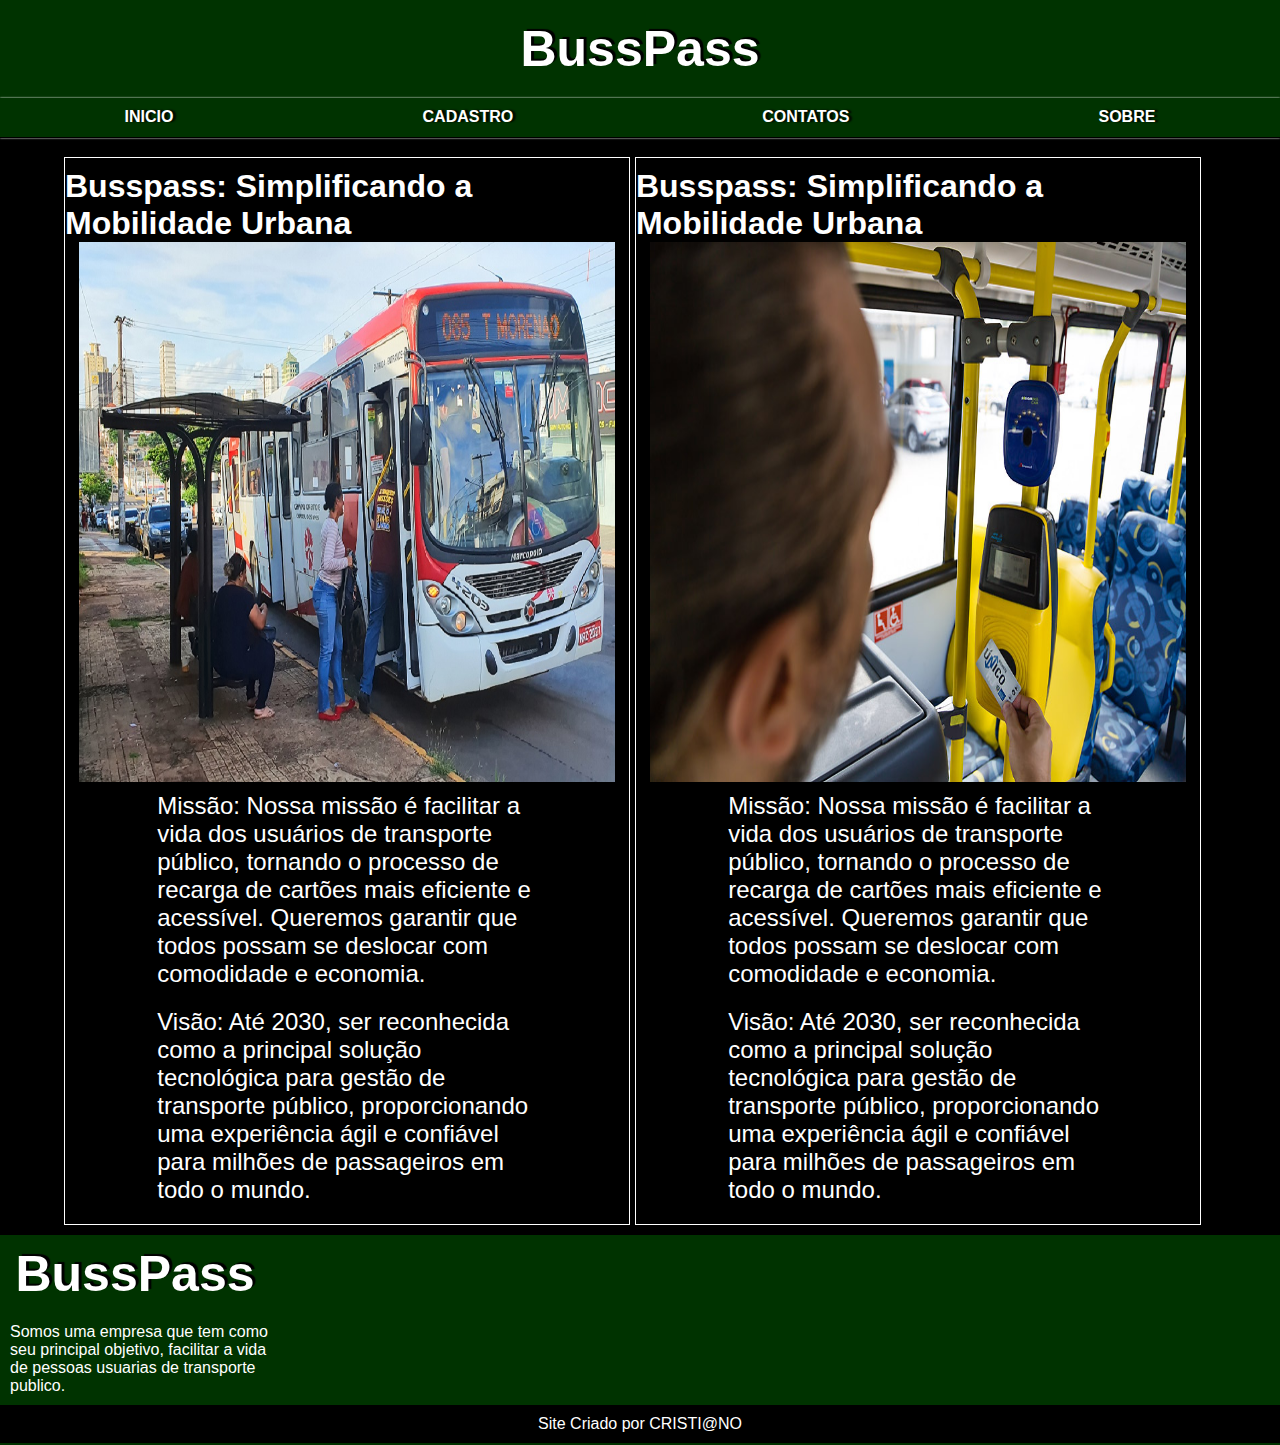
==== index.html @ 6af18f44 "docs: mudamça na estrutura da pagina" ====
<!DOCTYPE html>
<html lang="pt-br">

<head>
    <meta charset="UTF-8">
    <meta name="viewport" content="width=device-width, initial-scale=1.0">
    <title>Site Institucional</title>
    <link rel="stylesheet" href="estilos/style.css">
    <link rel="stylesheet" href="estilos/mobile.css" media="(max-width: 428px)">
</head>

<body>

    <header>

        <h1>
            <a href="index.html" target="_self"> BussPass</a>
        </h1>

        <nav class="Menu-Header">
            <ul>
                <li>
                    <a href="#"> INICIO </a>
                </li>

                <li>
                    <a href="#"> CADASTRO </a>
                </li>

                <li>
                    <a href="#"> CONTATOS </a>
                </li>
                
                <li>
                    <a href="#"> SOBRE </a>
                </li>
            </ul>
        </nav>

    </header>

    <main>

        <div class="container">

            <div class="card">

                <h1>Busspass: Simplificando a Mobilidade Urbana</h1>
                
                <picture>
                    <img src="imagens/onibus.jpg" alt="imagem de um onibus pegando passageiros">
                </picture>

                <p>
                    Missão: Nossa missão é facilitar a vida dos usuários de transporte público, tornando o processo de recarga de cartões mais eficiente e acessível. Queremos garantir que todos possam se deslocar com comodidade e economia.
                </p>

                <p>
                    Visão: Até 2030, ser reconhecida como a principal solução tecnológica para gestão de transporte público, proporcionando uma experiência ágil e confiável para milhões de passageiros em todo o mundo.
                </p>
            </div>

            <div class="card">

                <h1>Busspass: Simplificando a Mobilidade Urbana</h1>

                <picture>
                    <img src="imagens/passageiro.jpg" alt="imagem de um passageiro pagando o onibus">
                </picture>
                
                <p>
                    Missão: Nossa missão é facilitar a vida dos usuários de transporte público, tornando o processo de recarga de cartões mais eficiente e acessível. Queremos garantir que todos possam se deslocar com comodidade e economia.
                </p>

                <p>
                    Visão: Até 2030, ser reconhecida como a principal solução tecnológica para gestão de transporte público, proporcionando uma experiência ágil e confiável para milhões de passageiros em todo o mundo.
                </p>

            </div>
            
        </div>

    </main>

    <footer>
        
        <section>

            <h1>
                <a href="index.html" target="_self"> BussPass</a>
            </h1>

            <p>
                Somos uma empresa que tem como seu principal objetivo,
                facilitar a vida de pessoas usuarias de transporte publico.
            </p>

        </section>

        <p class="copyright">Site Criado por CRISTI@NO</p>
        
    </footer>

</body>

</html>
---- estilos/style.css ----
@charset "UTF-8";

*{
    margin: 0px;
    padding: 0px;
    font-family: Arial, Helvetica, sans-serif;
    color: #fff;
}

:root{
    --corDestaque: #003300;
    --corBase: #000
}

body{
    width: 100%;
    height: 100vh;
}

header{
    background-color: var(--corDestaque);
    width: 100%;
    height: 137px;
    position: sticky;
    top: 0;
    z-index: 1;
}

header > h1{
    text-align: center;
    font-size: 50px;
    padding: 20px;
    margin: auto;
}

header > h1 > a, footer > section > h1 > a{
    text-decoration: none;
    text-shadow: 3px -2px 1px var(--corBase);
}

header > .Menu-Header{
    height: 40px;
    box-shadow: 0px 0px 2px white;
    font-weight: bold;
}

header > .Menu-Header > ul{
    display: flex;
    justify-content: space-around;
    list-style: none;
}

header > .Menu-Header > ul > li{
    padding: 10px;
}

header > .Menu-Header > ul > li a{
    text-decoration: none;
    text-shadow: 3px 0px 2px var(--corBase);
}

header > .Menu-Header > ul > li:hover{
    background-color: #006100;
    transition-duration: .9s;
}

main{
    background-color: var(--corBase);
    width: 100%;
}

footer{
    background-color: var(--corDestaque);
    width: 100%;
    height: 210px;
}

footer > section{
    width: 100%;
}

footer > section > h1{
    text-align: center;
    font-size: 50px;
    padding: 10px;
    width: 250px;
}

footer > section > p{
    padding: 10px;
    width: 270px;
    display: inline-block;
}

footer > section > .Menu-Footer{
    display: inline-block;
    padding: 20px;
}

footer > .copyright
{
    background-color: var(--corBase);
    text-align: center;
    padding: 10px;
}

@media screen and (min-width: 428px) and (max-width: 767px){
    
    main > .container{
        width: 90%;
        height: 100%;
        background-color: transparent;
        margin: auto;
        padding: 10px;
    }
    
    main > .container > .card{
        display: inline-block;
        width: 48%;
        height: 50%;
        padding: 10px 0px;
        margin-top: 10px;
        background-color: rgb(0, 255, 4);
    }

    main > .container > .card > picture > img{
        display: block;
        width: 95%;
        height: 25vh;
        margin: auto;
    }

    main > .container > .card > p{
        font-size: 24px;
        padding: 10px;
        width: 90%;
        margin: auto;
    }
    
}

@media screen and (min-width: 768px) and (max-width: 899px){
    
    main > .container{
        width: 90%;
        height: 100%;
        background-color: transparent;
        margin: auto;
        padding: 10px;
    }
    
    main > .container > .card{
        display: inline-block;
        width: 48%;
        height: 50%;
        padding: 10px 0px;
        margin-top: 10px;
        background-color: red;
    }

    main > .container > .card > picture > img{
        display: block;
        width: 95%;
        height: 30vh;
        margin: auto;
    }

    main > .container > .card > p{
        font-size: 24px;
        padding: 10px;
        width: 328px;
        margin: auto;
    }
    
}

@media screen and (min-width: 900px){
    
    main > .container{
        width: 90%;
        height: 100%;
        background-color: transparent;
        margin: auto;
        padding: 10px;
    }
    
    main > .container > .card{
        display: inline-block;
        width: 49%;
        height: 50%;
        padding: 10px 0px;
        margin-top: 10px;
        border: 1px solid white;
    }

    main > .container > .card > picture > img{
        display: block;
        width: 95%;
        height: 60vh;
        margin: auto;
    }

    main > .container > .card > p{
        font-size: 24px;
        padding: 10px;
        width: 380px;
        margin: auto;
    }
    
}
---- estilos/mobile.css ----
@charset "UTF-8";

/* Media Querie para dispositivos mobile */
@media screen and (min-width: 360px) and (max-width: 428px){
    
    main > .container{
        width: 95%;
        height: 100%;
        padding: 10px;
        margin: auto;
    }
    
    main > .container > .card{
        display: block;
        width: 95%;
        height: 50%;
        padding: 10px 0px;
        margin: auto;
    }

    main > .container > .card > picture > img{
        display: block;
        width: 95%;
        height: 260px;
        margin: auto;
    }

    main > .container > .card > p{
        font-size: 25px;
        padding: 20px;
    }
    
}

@media screen and (max-width: 320px) {

    header > .Menu-Header{
        font-size: 13px;
    }

    main > .container > .card{
        display: block;
        width: 95%;
        height: 50%;
        padding: 10px 0px;
        margin: auto;
    }

    main > .container > .card > picture > img{
        display: block;
        width: 90%;
        height: 220px;
        margin: auto;
    }

    main > .container > .card > p{
        font-size: 25px;
        padding: 20px;
    }
    
}

@media screen and (min-width: 350px) and (max-width: 390px) {

    main > .container > .card > picture > img{
        width: 90%;
        height: 240px;
        margin: auto;
    }
    
}
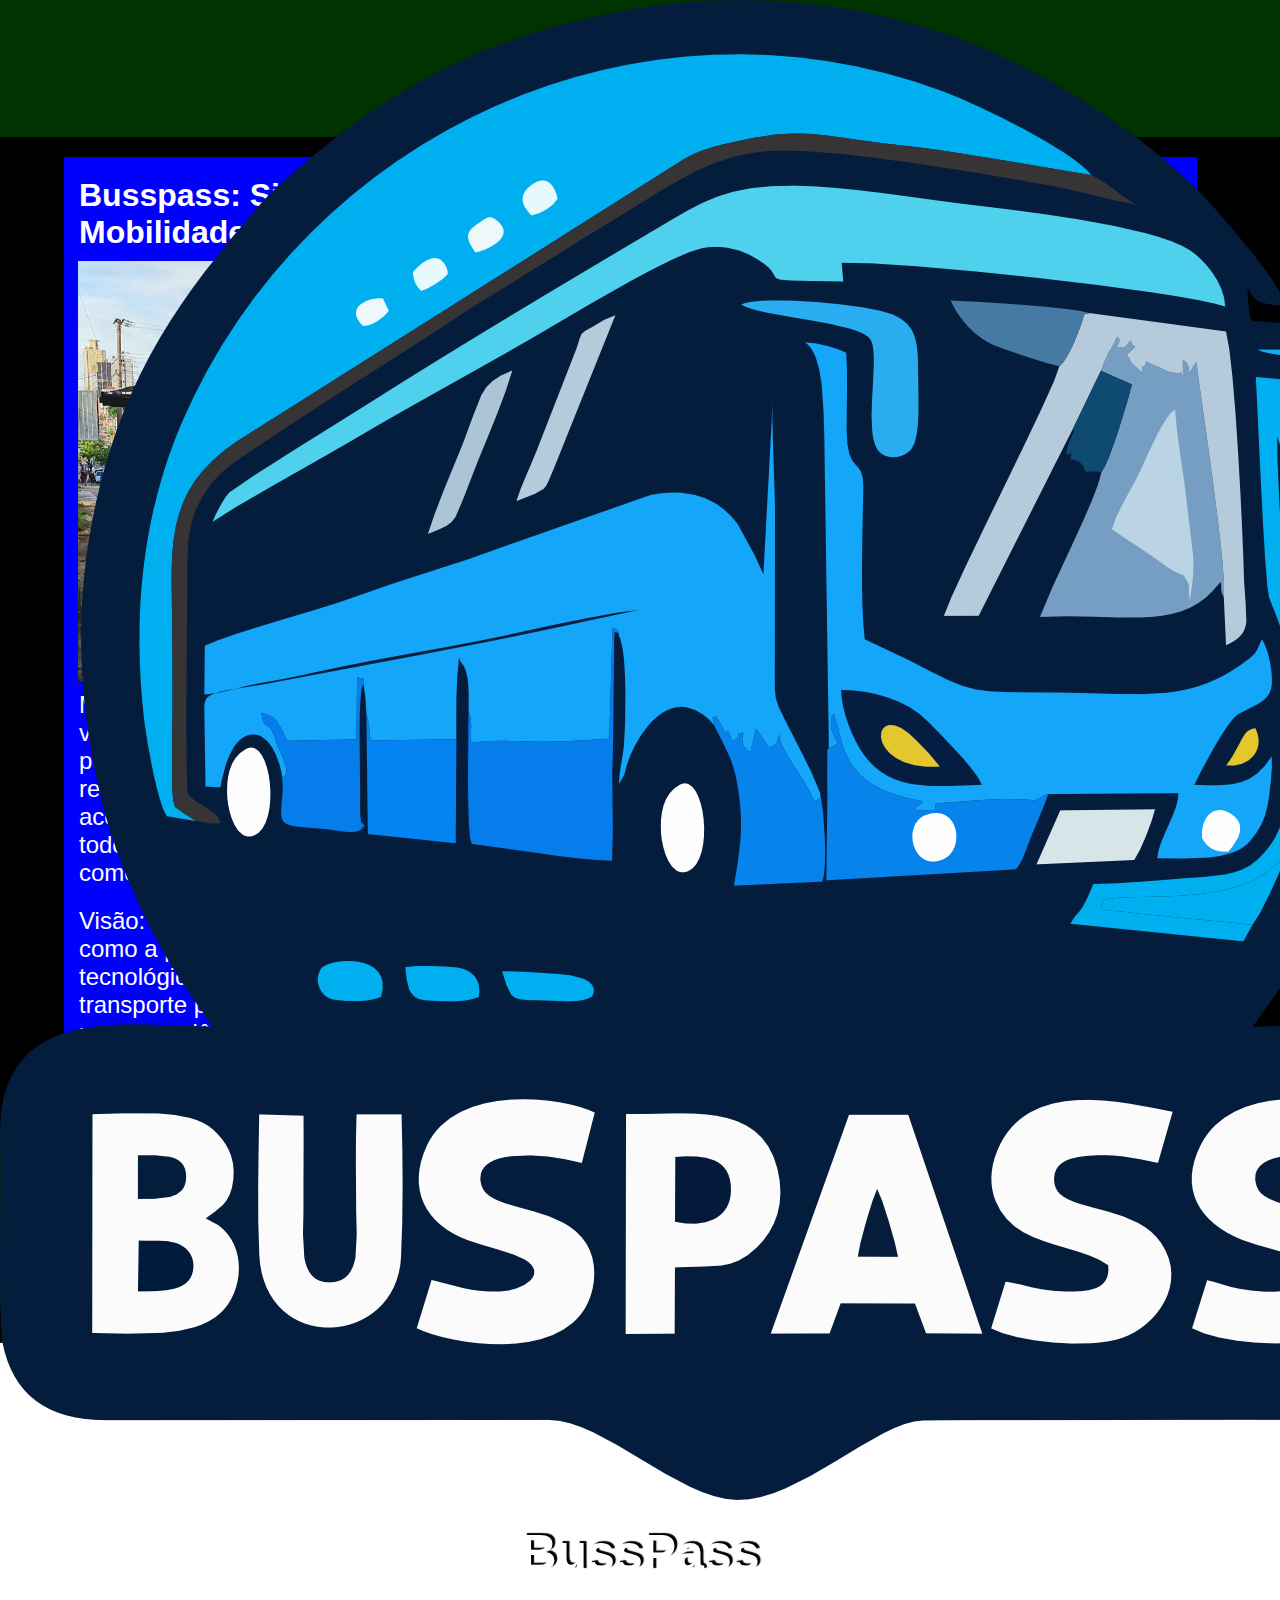
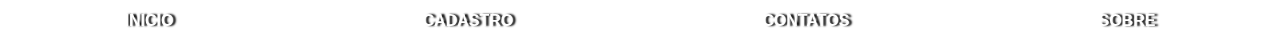
==== commit 17c335ea: "docs: mudança na estrutura" ====
--- a/index.html
+++ b/index.html
@@ -12,6 +12,12 @@
 <body>
 
     <header>
+
+        <picture>
+
+            <a href=""><img src="imagens/logo buspass.png" alt="png"></a>
+
+        </picture>
 
         <h1>
             <a href="index.html" target="_self"> BussPass</a>
@@ -97,7 +103,7 @@
 
         </section>
 
-        <p class="copyright">Site Criado por CRISTI@NO</p>
+        <p class="copyright">Site Criado por <a href="https://github.com/ClemersonCristiano" target="_blank">CRISTI@NO</a></p>
         
     </footer>
 
--- a/estilos/style.css
+++ b/estilos/style.css
@@ -104,7 +104,7 @@
     padding: 10px;
 }
 
-@media screen and (min-width: 428px) and (max-width: 767px){
+@media screen and (min-width: 428px) and (max-width: 768px){
     
     main > .container{
         width: 90%;
@@ -115,26 +115,31 @@
     }
     
     main > .container > .card{
-        display: inline-block;
-        width: 48%;
+        display: block;
+        width: 95%;
         height: 50%;
         padding: 10px 0px;
         margin-top: 10px;
-        background-color: rgb(0, 255, 4);
-    }
-
-    main > .container > .card > picture > img{
-        display: block;
-        width: 95%;
-        height: 25vh;
-        margin: auto;
-    }
-
-    main > .container > .card > p{
-        font-size: 24px;
-        padding: 10px;
-        width: 90%;
-        margin: auto;
+        margin: auto;
+    }
+
+    main > .container > .card > picture > img{
+        display: block;
+        width: 95%;
+        height: 50%;
+        margin: auto;
+    }
+
+    main > .container > .card > h1{
+        font-size: 32px;
+        width: 90%;
+        padding: 10px;
+    }
+
+    main > .container > .card > p{
+        font-size: 80%;
+        padding: 10px 15px;
+        width: 90%;
     }
     
 }
@@ -150,26 +155,32 @@
     }
     
     main > .container > .card{
-        display: inline-block;
-        width: 48%;
+        display: block;
+        width: 95%;
         height: 50%;
         padding: 10px 0px;
         margin-top: 10px;
-        background-color: red;
-    }
-
-    main > .container > .card > picture > img{
-        display: block;
-        width: 95%;
-        height: 30vh;
-        margin: auto;
+        margin: auto;
+        background-color: aqua;
+    }
+
+    main > .container > .card > picture > img{
+        display: block;
+        width: 95%;
+        height: 50%;
+        margin: auto;
+    }
+
+    main > .container > .card > h1{
+        font-size: 32px;
+        width: 90%;
+        padding: 10px 15px;
     }
 
     main > .container > .card > p{
         font-size: 24px;
-        padding: 10px;
+        padding: 10px 15px;
         width: 328px;
-        margin: auto;
     }
     
 }
@@ -190,22 +201,48 @@
         height: 50%;
         padding: 10px 0px;
         margin-top: 10px;
-        border: 1px solid white;
-    }
-
-    main > .container > .card > picture > img{
-        display: block;
-        width: 95%;
-        height: 60vh;
-        margin: auto;
+        background-color: blue;
+    }
+
+    main > .container > .card > picture > img{
+        display: block;
+        width: 95%;
+        height: 50vh;
+        margin: auto;
+    }
+
+    main > .container > .card > h1{
+        font-size: 32px;
+        padding: 10px 10px;
+        width: 90%;
     }
 
     main > .container > .card > p{
         font-size: 24px;
-        padding: 10px;
+        padding: 10px ;
         width: 380px;
-        margin: auto;
-    }
-    
-}
-
+    }
+    
+}
+
+@media screen and (min-width: 1200px){
+
+    main > .container > .card > picture > img{
+        display: block;
+        width: 95%;
+        height: 420px;
+        margin: auto;
+    }
+
+    main > .container > .card > h1{
+        font-size: 32px;
+        padding: 10px 15px;
+        width: 90%;
+    }
+
+    main > .container > .card > p{
+        padding: 10px 15px;
+        margin: 0;
+    }
+    
+}--- a/estilos/mobile.css
+++ b/estilos/mobile.css
@@ -25,9 +25,15 @@
         margin: auto;
     }
 
+    main > .container > .card > h1{
+        font-size: 32px;
+        width: 90%;
+        padding: 10px 7px;
+    }
+
     main > .container > .card > p{
         font-size: 25px;
-        padding: 20px;
+        padding: 20px 10px;
     }
     
 }
@@ -53,19 +59,15 @@
         margin: auto;
     }
 
+    main > .container > .card > h1{
+        font-size: 24px;
+        width: 90%;
+        padding: 10px 15px;
+    }
+
     main > .container > .card > p{
         font-size: 25px;
-        padding: 20px;
-    }
-    
-}
-
-@media screen and (min-width: 350px) and (max-width: 390px) {
-
-    main > .container > .card > picture > img{
-        width: 90%;
-        height: 240px;
-        margin: auto;
+        padding: 20px 20px;
     }
     
 }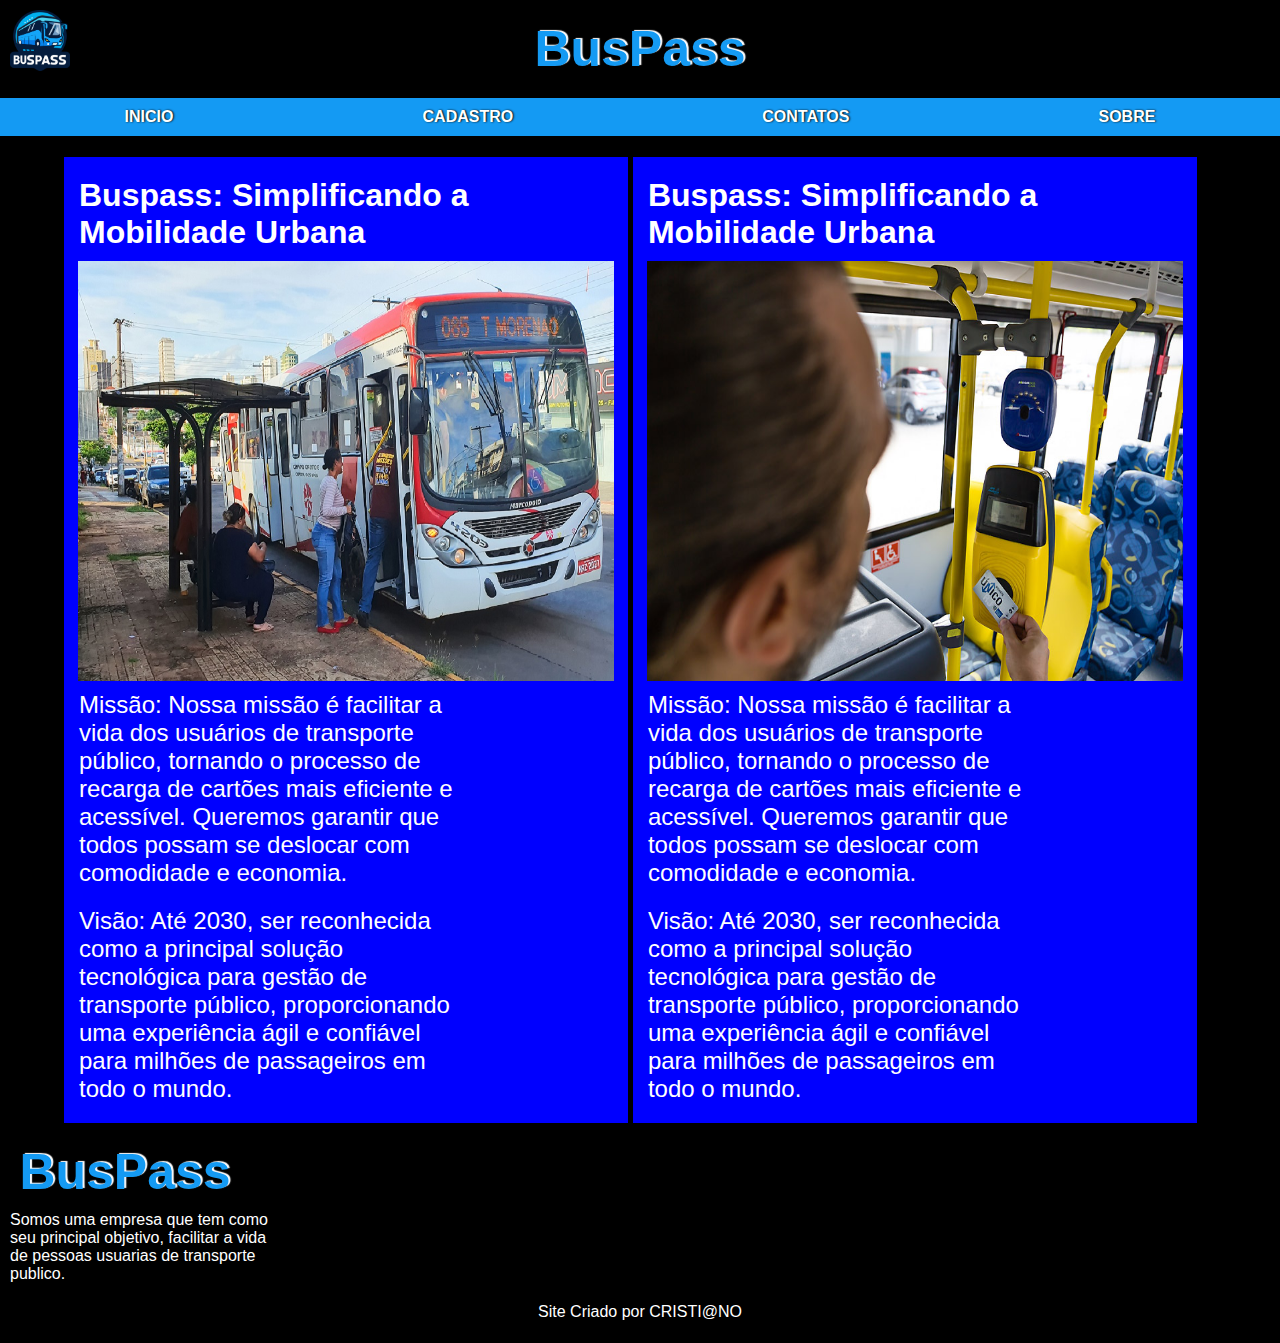
==== commit 36c11f13: "docs: correção em palavras" ====
--- a/index.html
+++ b/index.html
@@ -15,12 +15,12 @@
 
         <picture>
 
-            <a href=""><img src="imagens/logo buspass.png" alt="png"></a>
+            <a href=""><img src="imagens/logo_buspass.png" alt="png"></a>
 
         </picture>
 
         <h1>
-            <a href="index.html" target="_self"> BussPass</a>
+            <a href="index.html" target="_self"> BusPass</a>
         </h1>
 
         <nav class="Menu-Header">
@@ -51,7 +51,7 @@
 
             <div class="card">
 
-                <h1>Busspass: Simplificando a Mobilidade Urbana</h1>
+                <h1>Buspass: Simplificando a Mobilidade Urbana</h1>
                 
                 <picture>
                     <img src="imagens/onibus.jpg" alt="imagem de um onibus pegando passageiros">
@@ -68,7 +68,7 @@
 
             <div class="card">
 
-                <h1>Busspass: Simplificando a Mobilidade Urbana</h1>
+                <h1>Buspass: Simplificando a Mobilidade Urbana</h1>
 
                 <picture>
                     <img src="imagens/passageiro.jpg" alt="imagem de um passageiro pagando o onibus">
@@ -93,7 +93,7 @@
         <section>
 
             <h1>
-                <a href="index.html" target="_self"> BussPass</a>
+                <a href="index.html" target="_self"> BusPass</a>
             </h1>
 
             <p>
--- a/estilos/style.css
+++ b/estilos/style.css
@@ -8,8 +8,8 @@
 }
 
 :root{
-    --corDestaque: #003300;
-    --corBase: #000
+    --corBase: #000;
+    --corSecundaria: #149AF3;
 }
 
 body{
@@ -18,12 +18,19 @@
 }
 
 header{
-    background-color: var(--corDestaque);
+    background-color: var(--corBase);
     width: 100%;
     height: 137px;
     position: sticky;
     top: 0;
     z-index: 1;
+}
+
+header > picture > a > img{
+    display: block;
+    float: left;
+    width: 60px;
+    padding: 10px;
 }
 
 header > h1{
@@ -31,16 +38,17 @@
     font-size: 50px;
     padding: 20px;
     margin: auto;
+    width: 300px;
 }
 
 header > h1 > a, footer > section > h1 > a{
     text-decoration: none;
-    text-shadow: 3px -2px 1px var(--corBase);
+    color: var(--corSecundaria);
+    text-shadow: 2px -1px 1px white;
 }
 
 header > .Menu-Header{
     height: 40px;
-    box-shadow: 0px 0px 2px white;
     font-weight: bold;
 }
 
@@ -48,6 +56,7 @@
     display: flex;
     justify-content: space-around;
     list-style: none;
+    background-color: var(--corSecundaria);
 }
 
 header > .Menu-Header > ul > li{
@@ -56,11 +65,11 @@
 
 header > .Menu-Header > ul > li a{
     text-decoration: none;
-    text-shadow: 3px 0px 2px var(--corBase);
+    text-shadow: 1px 0px 2px var(--corBase);
 }
 
 header > .Menu-Header > ul > li:hover{
-    background-color: #006100;
+    background-color: var(--corBase);
     transition-duration: .9s;
 }
 
@@ -70,7 +79,7 @@
 }
 
 footer{
-    background-color: var(--corDestaque);
+    background-color: var(--corBase);
     width: 100%;
     height: 210px;
 }
@@ -82,19 +91,14 @@
 footer > section > h1{
     text-align: center;
     font-size: 50px;
-    padding: 10px;
     width: 250px;
+    padding-top: 10px;
 }
 
 footer > section > p{
+    display: inline-block;
     padding: 10px;
     width: 270px;
-    display: inline-block;
-}
-
-footer > section > .Menu-Footer{
-    display: inline-block;
-    padding: 20px;
 }
 
 footer > .copyright
@@ -104,12 +108,21 @@
     padding: 10px;
 }
 
+footer > .copyright > a
+{
+    text-decoration: none;
+}
+
+footer > .copyright > a:hover
+{
+    text-decoration: underline;
+}
+
 @media screen and (min-width: 428px) and (max-width: 768px){
     
     main > .container{
         width: 90%;
         height: 100%;
-        background-color: transparent;
         margin: auto;
         padding: 10px;
     }
@@ -149,7 +162,6 @@
     main > .container{
         width: 90%;
         height: 100%;
-        background-color: transparent;
         margin: auto;
         padding: 10px;
     }
@@ -190,7 +202,6 @@
     main > .container{
         width: 90%;
         height: 100%;
-        background-color: transparent;
         margin: auto;
         padding: 10px;
     }
--- a/estilos/mobile.css
+++ b/estilos/mobile.css
@@ -1,6 +1,51 @@
 @charset "UTF-8";
 
 /* Media Querie para dispositivos mobile */
+@media screen and (max-width: 320px) {
+
+    header > picture > img{
+        display: block;
+        float: left;
+        width: 60px;
+        padding: 10px;
+    }
+
+    header > h1{
+        font-size: 40px;
+    }
+
+    header > .Menu-Header{
+        font-size: 13px;
+    }
+
+    main > .container > .card{
+        display: block;
+        width: 95%;
+        height: 50%;
+        padding: 10px 0px;
+        margin: auto;
+    }
+
+    main > .container > .card > picture > img{
+        display: block;
+        width: 90%;
+        height: 220px;
+        margin: auto;
+    }
+
+    main > .container > .card > h1{
+        font-size: 24px;
+        width: 90%;
+        padding: 10px 15px;
+    }
+
+    main > .container > .card > p{
+        font-size: 25px;
+        padding: 20px 20px;
+    }
+    
+}
+
 @media screen and (min-width: 360px) and (max-width: 428px){
     
     main > .container{
@@ -36,38 +81,4 @@
         padding: 20px 10px;
     }
     
-}
-
-@media screen and (max-width: 320px) {
-
-    header > .Menu-Header{
-        font-size: 13px;
-    }
-
-    main > .container > .card{
-        display: block;
-        width: 95%;
-        height: 50%;
-        padding: 10px 0px;
-        margin: auto;
-    }
-
-    main > .container > .card > picture > img{
-        display: block;
-        width: 90%;
-        height: 220px;
-        margin: auto;
-    }
-
-    main > .container > .card > h1{
-        font-size: 24px;
-        width: 90%;
-        padding: 10px 15px;
-    }
-
-    main > .container > .card > p{
-        font-size: 25px;
-        padding: 20px 20px;
-    }
-    
 }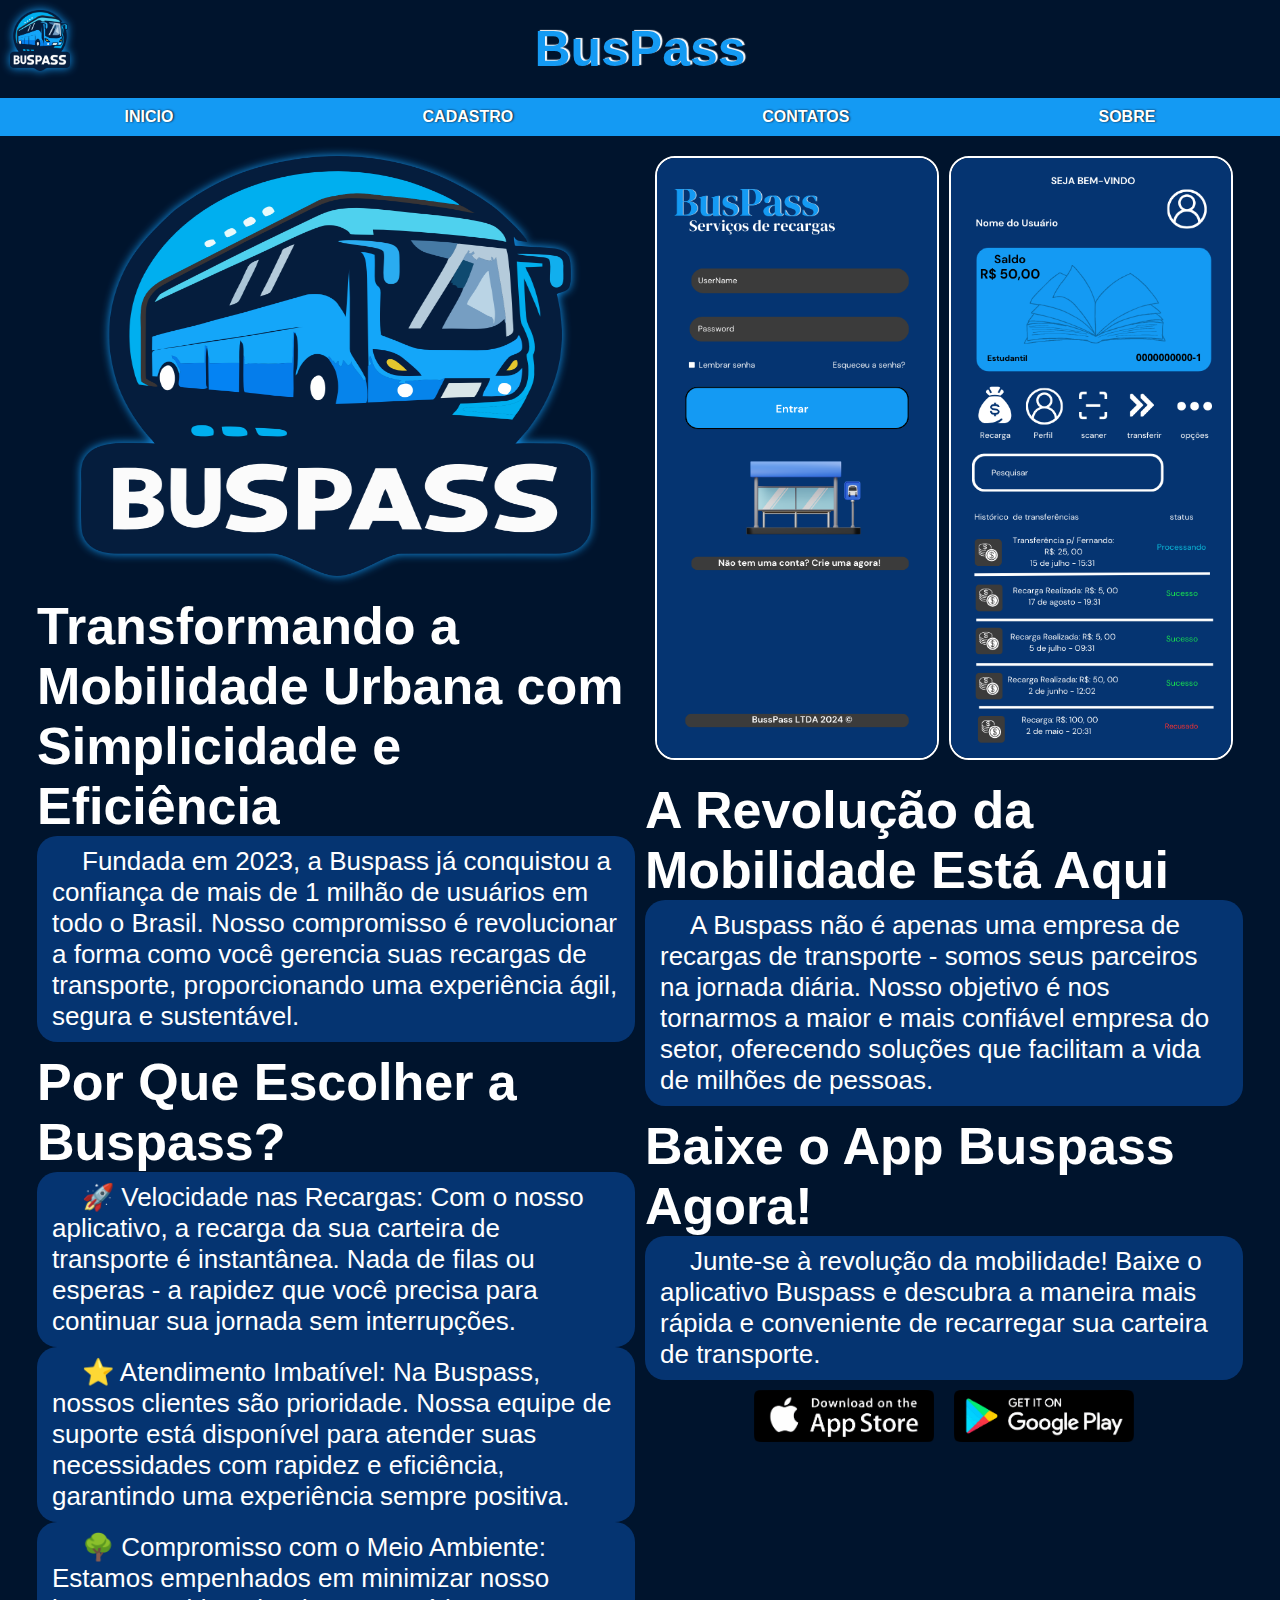
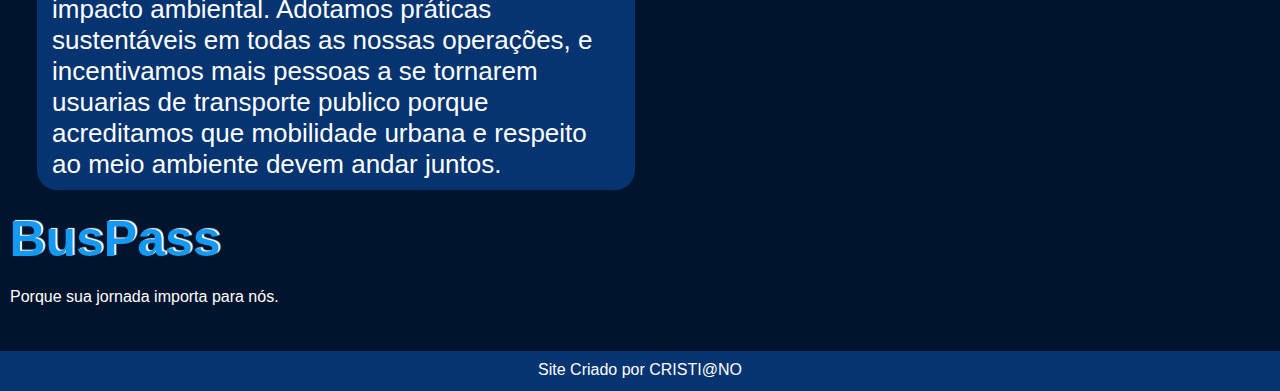
==== commit e3fff4eb: "docs: mudanças na estrutura, adição de links, imagens, e outros pequenos detalhes." ====
--- a/index.html
+++ b/index.html
@@ -6,7 +6,7 @@
     <meta name="viewport" content="width=device-width, initial-scale=1.0">
     <title>Site Institucional</title>
     <link rel="stylesheet" href="estilos/style.css">
-    <link rel="stylesheet" href="estilos/mobile.css" media="(max-width: 428px)">
+    <link rel="stylesheet" href="estilos/mobile.css" media="(max-width: 900px)">
 </head>
 
 <body>
@@ -15,7 +15,9 @@
 
         <picture>
 
-            <a href=""><img src="imagens/logo_buspass.png" alt="png"></a>
+            <a href="index.html">
+                <img class="logo_buspass" src="imagens/logo_buspass.png" alt="logo_buspass">
+            </a>
 
         </picture>
 
@@ -26,7 +28,7 @@
         <nav class="Menu-Header">
             <ul>
                 <li>
-                    <a href="#"> INICIO </a>
+                    <a href="index.html"> INICIO </a>
                 </li>
 
                 <li>
@@ -38,52 +40,92 @@
                 </li>
                 
                 <li>
-                    <a href="#"> SOBRE </a>
+                    <a href="sobre.html"> SOBRE </a>
                 </li>
             </ul>
         </nav>
 
     </header>
 
-    <main>
+    <main id="index">
 
         <div class="container">
 
             <div class="card">
-
-                <h1>Buspass: Simplificando a Mobilidade Urbana</h1>
                 
                 <picture>
-                    <img src="imagens/onibus.jpg" alt="imagem de um onibus pegando passageiros">
+                    <img class="logo_buspass" src="imagens/logo_buspass.png" alt="logo_buspass">
                 </picture>
 
+                <h2>
+                    Transformando a Mobilidade Urbana com Simplicidade e Eficiência
+                </h2>
+
                 <p>
-                    Missão: Nossa missão é facilitar a vida dos usuários de transporte público, tornando o processo de recarga de cartões mais eficiente e acessível. Queremos garantir que todos possam se deslocar com comodidade e economia.
+                    Fundada em 2023, a Buspass já conquistou a confiança de mais de 1 milhão de usuários em todo o Brasil. 
+                    Nosso compromisso é revolucionar a forma como você gerencia suas recargas de transporte, proporcionando uma experiência ágil, segura e sustentável.
+                </p>
+
+                <h2>
+                    Por Que Escolher a Buspass?
+                </h2>
+                
+                <p>
+                    &#x1F680; Velocidade nas Recargas: Com o nosso aplicativo, a recarga da sua carteira de transporte é instantânea. 
+                    Nada de filas ou esperas - a rapidez que você precisa para continuar sua jornada sem interrupções.  
+                 </p>
+
+                <p>
+                    &#x2B50; Atendimento Imbatível: Na Buspass, nossos clientes são prioridade. 
+                    Nossa equipe de suporte está disponível para atender suas necessidades com rapidez e eficiência, garantindo uma experiência sempre positiva.                
                 </p>
 
                 <p>
-                    Visão: Até 2030, ser reconhecida como a principal solução tecnológica para gestão de transporte público, proporcionando uma experiência ágil e confiável para milhões de passageiros em todo o mundo.
+                    &#x1F333; Compromisso com o Meio Ambiente: Estamos empenhados em minimizar nosso impacto ambiental. 
+                    Adotamos práticas sustentáveis em todas as nossas operações, e incentivamos mais pessoas a se tornarem usuarias de transporte publico porque acreditamos que mobilidade urbana e respeito ao meio ambiente devem andar juntos.
                 </p>
+
             </div>
 
             <div class="card">
 
-                <h1>Buspass: Simplificando a Mobilidade Urbana</h1>
+                <div class="container-app">
+                    <img src="imagens/login-app.png" alt="">
+                    <img src="imagens/inicial-app.png" alt="">
+                </div>
+
+                <h2>
+                    A Revolução da Mobilidade Está Aqui
+                </h2>
+
+                <p>
+                    A Buspass não é apenas uma empresa de recargas de transporte - somos seus parceiros na jornada diária. 
+                    Nosso objetivo é nos tornarmos a maior e mais confiável empresa do setor, oferecendo soluções que facilitam a vida de milhões de pessoas.
+                </p>
+
+                <h2>
+                    Baixe o App Buspass Agora!
+                </h2>
+
+                <p>
+                    Junte-se à revolução da mobilidade! 
+                    Baixe o aplicativo Buspass e descubra a maneira mais rápida e conveniente  de recarregar sua carteira de transporte.
+                </p>
 
                 <picture>
-                    <img src="imagens/passageiro.jpg" alt="imagem de um passageiro pagando o onibus">
+
+                    <a href="https://play.google.com/store/games?hl=pt_BR" target="_blank">
+                        <img src="imagens/apple.png" alt="app-store">
+                    </a>
+
+                    <a href="https://www.apple.com/br/app-store/" target="_blank">
+                        <img src="imagens/google.png" alt="google-play">
+                    </a>
+
                 </picture>
-                
-                <p>
-                    Missão: Nossa missão é facilitar a vida dos usuários de transporte público, tornando o processo de recarga de cartões mais eficiente e acessível. Queremos garantir que todos possam se deslocar com comodidade e economia.
-                </p>
-
-                <p>
-                    Visão: Até 2030, ser reconhecida como a principal solução tecnológica para gestão de transporte público, proporcionando uma experiência ágil e confiável para milhões de passageiros em todo o mundo.
-                </p>
 
             </div>
-            
+
         </div>
 
     </main>
@@ -96,10 +138,7 @@
                 <a href="index.html" target="_self"> BusPass</a>
             </h1>
 
-            <p>
-                Somos uma empresa que tem como seu principal objetivo,
-                facilitar a vida de pessoas usuarias de transporte publico.
-            </p>
+            <p>Porque sua jornada importa para nós.</p>
 
         </section>
 
--- a/estilos/style.css
+++ b/estilos/style.css
@@ -8,8 +8,9 @@
 }
 
 :root{
-    --corBase: #000;
     --corSecundaria: #149AF3;
+    --corFundo: #053471;
+    --corBase: #00142d;
 }
 
 body{
@@ -20,7 +21,7 @@
 header{
     background-color: var(--corBase);
     width: 100%;
-    height: 137px;
+    height: 136px;
     position: sticky;
     top: 0;
     z-index: 1;
@@ -78,10 +79,75 @@
     width: 100%;
 }
 
+.logo_buspass{
+    filter: drop-shadow(0px 0px 5px var(--corSecundaria));}
+
+main > .container{
+    width: 95%;
+    height: 100%;
+    margin: auto;
+}
+
+main > .container > .card{
+    display: block;
+    width: 95%;
+    height: 50%;
+    padding: 10px 0px;
+    margin: auto;
+}
+
+main > .container > .card > picture > img, 
+main#sobre > .container > .card > picture > img{
+    display: block;
+    margin: auto;
+}
+
+main > .container > .card > h1, main > .container > .card > h2{
+    margin-top: 10px;
+}
+
+main > .container > .card > p{
+    text-indent: 30px;
+    background-color: var(--corFundo);
+    border-radius: 20px;
+    margin: 10px 0px;
+}
+
+main > .container > .card > picture{
+    display: flex;
+    justify-content: center;
+    align-items: center;
+    gap: 20px;
+    padding: 10px;
+}
+
+main > .container > .card > picture > a{
+    text-decoration: none;
+}
+
+main > .container > .card > picture > a > img{
+    width: 180px;
+}
+
+main > .container > .card > .container-app{
+    border-radius: 20px;
+    display: flex;
+    padding: 10px;
+    flex-grow: 1;
+    gap: 10px;
+}
+
+main > .container > .card > .container-app > img{
+    display: block;
+    border: 2px solid white;
+    border-radius: 20px;
+    margin: auto;
+}
+
 footer{
     background-color: var(--corBase);
     width: 100%;
-    height: 210px;
+    height: 190px;
 }
 
 footer > section{
@@ -91,8 +157,8 @@
 footer > section > h1{
     text-align: center;
     font-size: 50px;
-    width: 250px;
-    padding-top: 10px;
+    width: 230px;
+    padding: 10px 0px;
 }
 
 footer > section > p{
@@ -103,9 +169,11 @@
 
 footer > .copyright
 {
-    background-color: var(--corBase);
+    background-color: var(--corFundo);
     text-align: center;
     padding: 10px;
+    height: 20px;
+    margin-top: 35px;
 }
 
 footer > .copyright > a
@@ -118,142 +186,94 @@
     text-decoration: underline;
 }
 
-@media screen and (min-width: 428px) and (max-width: 768px){
+/* Responsividade para telas grandes */
+@media screen and (min-width: 901px) {
+
+    main#index > .container{
+        display: flex;
+        width: 95%;
+        height: 100%;
+    }
+
+    main#index > .container > .card{
+        flex-grow: 1;
+        padding: 10px 0px;
+        margin: 0px 5px;
+    }
+}
+
+@media screen and (min-width: 900px) and (max-width: 1200px){
+
+    main > .container > .card > picture > img{
+        width: 410px;
+        height: 320px;
+    }
+
+    main > .container > .card > h1{
+        font-size: 35px;
+        padding: 10px 10px;
+        width: 90%;
+        text-align: center;
+    }
+
+    main > .container > .card > h2{
+        font-size: 42px;
+    }
+
+    main > .container > .card > p{
+        font-size: 24px;
+        padding: 10px ;
+        width: 90%;
+    }
+
+    main > .container > .card > .container-app > img{
+        width: 180px;
+        height: 380px;
+    }
+}
+
+@media screen and (min-width: 1200px){
+
+    main > .container > .card > picture > img{
+        width: 510px;
+        height: 420px;
+    }
+
+    main > .container > .card > h1{
+        font-size: 55px;
+        padding: 10px 15px;
+        width: 90%;
+        text-align: center;
+    }
+
+    main > .container > .card > h2{
+        font-size: 52px;
+    }
+
+    main > .container > .card > p{
+        font-size: 26px;
+        padding: 10px 15px;
+        margin: 0;
+    }
+
+    main > .container > .card > .container-app > img{
+        width: 280px;
+        height: 600px;
+    }
     
-    main > .container{
-        width: 90%;
-        height: 100%;
-        margin: auto;
-        padding: 10px;
-    }
-    
-    main > .container > .card{
+}
+
+@media screen and (min-width: 900px) {
+
+    main#sobre > .container > .card{
         display: block;
         width: 95%;
         height: 50%;
         padding: 10px 0px;
-        margin-top: 10px;
-        margin: auto;
-    }
-
-    main > .container > .card > picture > img{
-        display: block;
-        width: 95%;
-        height: 50%;
-        margin: auto;
-    }
-
-    main > .container > .card > h1{
-        font-size: 32px;
-        width: 90%;
-        padding: 10px;
-    }
-
-    main > .container > .card > p{
-        font-size: 80%;
-        padding: 10px 15px;
-        width: 90%;
-    }
-    
-}
-
-@media screen and (min-width: 768px) and (max-width: 899px){
-    
-    main > .container{
-        width: 90%;
-        height: 100%;
-        margin: auto;
-        padding: 10px;
-    }
-    
-    main > .container > .card{
-        display: block;
-        width: 95%;
-        height: 50%;
-        padding: 10px 0px;
-        margin-top: 10px;
-        margin: auto;
-        background-color: aqua;
-    }
-
-    main > .container > .card > picture > img{
-        display: block;
-        width: 95%;
-        height: 50%;
-        margin: auto;
-    }
-
-    main > .container > .card > h1{
-        font-size: 32px;
-        width: 90%;
-        padding: 10px 15px;
-    }
-
-    main > .container > .card > p{
-        font-size: 24px;
-        padding: 10px 15px;
-        width: 328px;
-    }
-    
-}
-
-@media screen and (min-width: 900px){
-    
-    main > .container{
-        width: 90%;
-        height: 100%;
-        margin: auto;
-        padding: 10px;
-    }
-    
-    main > .container > .card{
-        display: inline-block;
-        width: 49%;
-        height: 50%;
-        padding: 10px 0px;
-        margin-top: 10px;
-        background-color: blue;
-    }
-
-    main > .container > .card > picture > img{
-        display: block;
-        width: 95%;
-        height: 50vh;
-        margin: auto;
-    }
-
-    main > .container > .card > h1{
-        font-size: 32px;
-        padding: 10px 10px;
-        width: 90%;
-    }
-
-    main > .container > .card > p{
-        font-size: 24px;
-        padding: 10px ;
-        width: 380px;
-    }
-    
-}
-
-@media screen and (min-width: 1200px){
-
-    main > .container > .card > picture > img{
-        display: block;
-        width: 95%;
-        height: 420px;
-        margin: auto;
-    }
-
-    main > .container > .card > h1{
-        font-size: 32px;
-        padding: 10px 15px;
-        width: 90%;
-    }
-
-    main > .container > .card > p{
-        padding: 10px 15px;
-        margin: 0;
-    }
-    
+    }
+
+    main#sobre > .container > .card > picture > img{
+        width: 620px;
+        height: 580px;
+    }
 }--- a/estilos/mobile.css
+++ b/estilos/mobile.css
@@ -18,67 +18,136 @@
         font-size: 13px;
     }
 
-    main > .container > .card{
-        display: block;
-        width: 95%;
-        height: 50%;
-        padding: 10px 0px;
-        margin: auto;
-    }
-
     main > .container > .card > picture > img{
-        display: block;
-        width: 90%;
-        height: 220px;
-        margin: auto;
+        width: 290px;
+        height: 240px;
     }
 
     main > .container > .card > h1{
         font-size: 24px;
         width: 90%;
         padding: 10px 15px;
+        text-align: center;
+    }
+
+    main > .container > .card > h2{
+        font-size: 26px;
+        width: 90%;
+        padding: 10px 10px;
     }
 
     main > .container > .card > p{
-        font-size: 25px;
+        font-size: 14px;
         padding: 20px 20px;
+    }
+    
+    main > .container > .card > .container-app > img{
+        height: 280px;
+    }
+
+    main > .container > .card > picture > a > img{
+        width: 140px;
     }
     
 }
 
-@media screen and (min-width: 360px) and (max-width: 428px){
-    
-    main > .container{
-        width: 95%;
-        height: 100%;
-        padding: 10px;
-        margin: auto;
-    }
-    
-    main > .container > .card{
-        display: block;
-        width: 95%;
-        height: 50%;
-        padding: 10px 0px;
-        margin: auto;
-    }
+@media screen and (min-width: 360px) and (max-width: 430px){
 
     main > .container > .card > picture > img{
-        display: block;
-        width: 95%;
-        height: 260px;
-        margin: auto;
+        width: 335px;
+        height: 280px;
     }
 
     main > .container > .card > h1{
-        font-size: 32px;
+        font-size: 29px;
         width: 90%;
-        padding: 10px 7px;
+        padding: 10px 10px;
+        text-align: center;
+    }
+
+    main > .container > .card > h2{
+        font-size: 20px;
+        width: 90%;
     }
 
     main > .container > .card > p{
-        font-size: 25px;
+        font-size: 16px;
         padding: 20px 10px;
     }
-    
+
+    main > .container > .card > .container-app > img{
+        height: 320px;
+    }
+
+    main > .container > .card > picture > a > img{
+        width: 150px;
+    }
+}
+
+@media screen and (min-width: 430px) and (max-width: 768px){
+
+    main > .container > .card > picture > img{
+        width: 450px;
+        height: 380px;
+    }
+
+    main > .container > .card > h1{
+        font-size: 48px;
+        width: 90%;
+        padding: 10px;
+        text-align: center;
+    }
+
+    main > .container > .card > h2{
+        font-size: 32px;
+    }
+
+    main > .container > .card > p{
+        font-size: 18px;
+        padding: 10px 15px;
+        width: 90%;
+    }
+
+    main > .container > .card > .container-app > img{
+        width: 360px;
+        height: 420px;
+    }
+
+    main > .container > .card > picture > a > img{
+        width: 180px;
+    }
+}
+
+@media screen and (min-width: 768px) and (max-width: 900px){
+
+    main > .container > .card > picture > img{
+        width: 510px;
+        height: 420px;
+    }
+
+    main > .container > .card > h1{
+        font-size: 52px;
+        width: 90%;
+        padding: 10px 15px;
+        text-align: center;
+    }
+
+    main > .container > .card > h2{
+        font-size: 32px;
+    }
+
+    main > .container > .card > p{
+        font-size: 18px;
+        padding: 10px 15px;
+        width: 95%;
+    }
+
+    main > .container > .card > .container-app > img{
+        width: 320px;
+        height: 760px;
+    }
+
+    main > .container > .card > picture > a > img{
+        width: 240px;
+    }
 }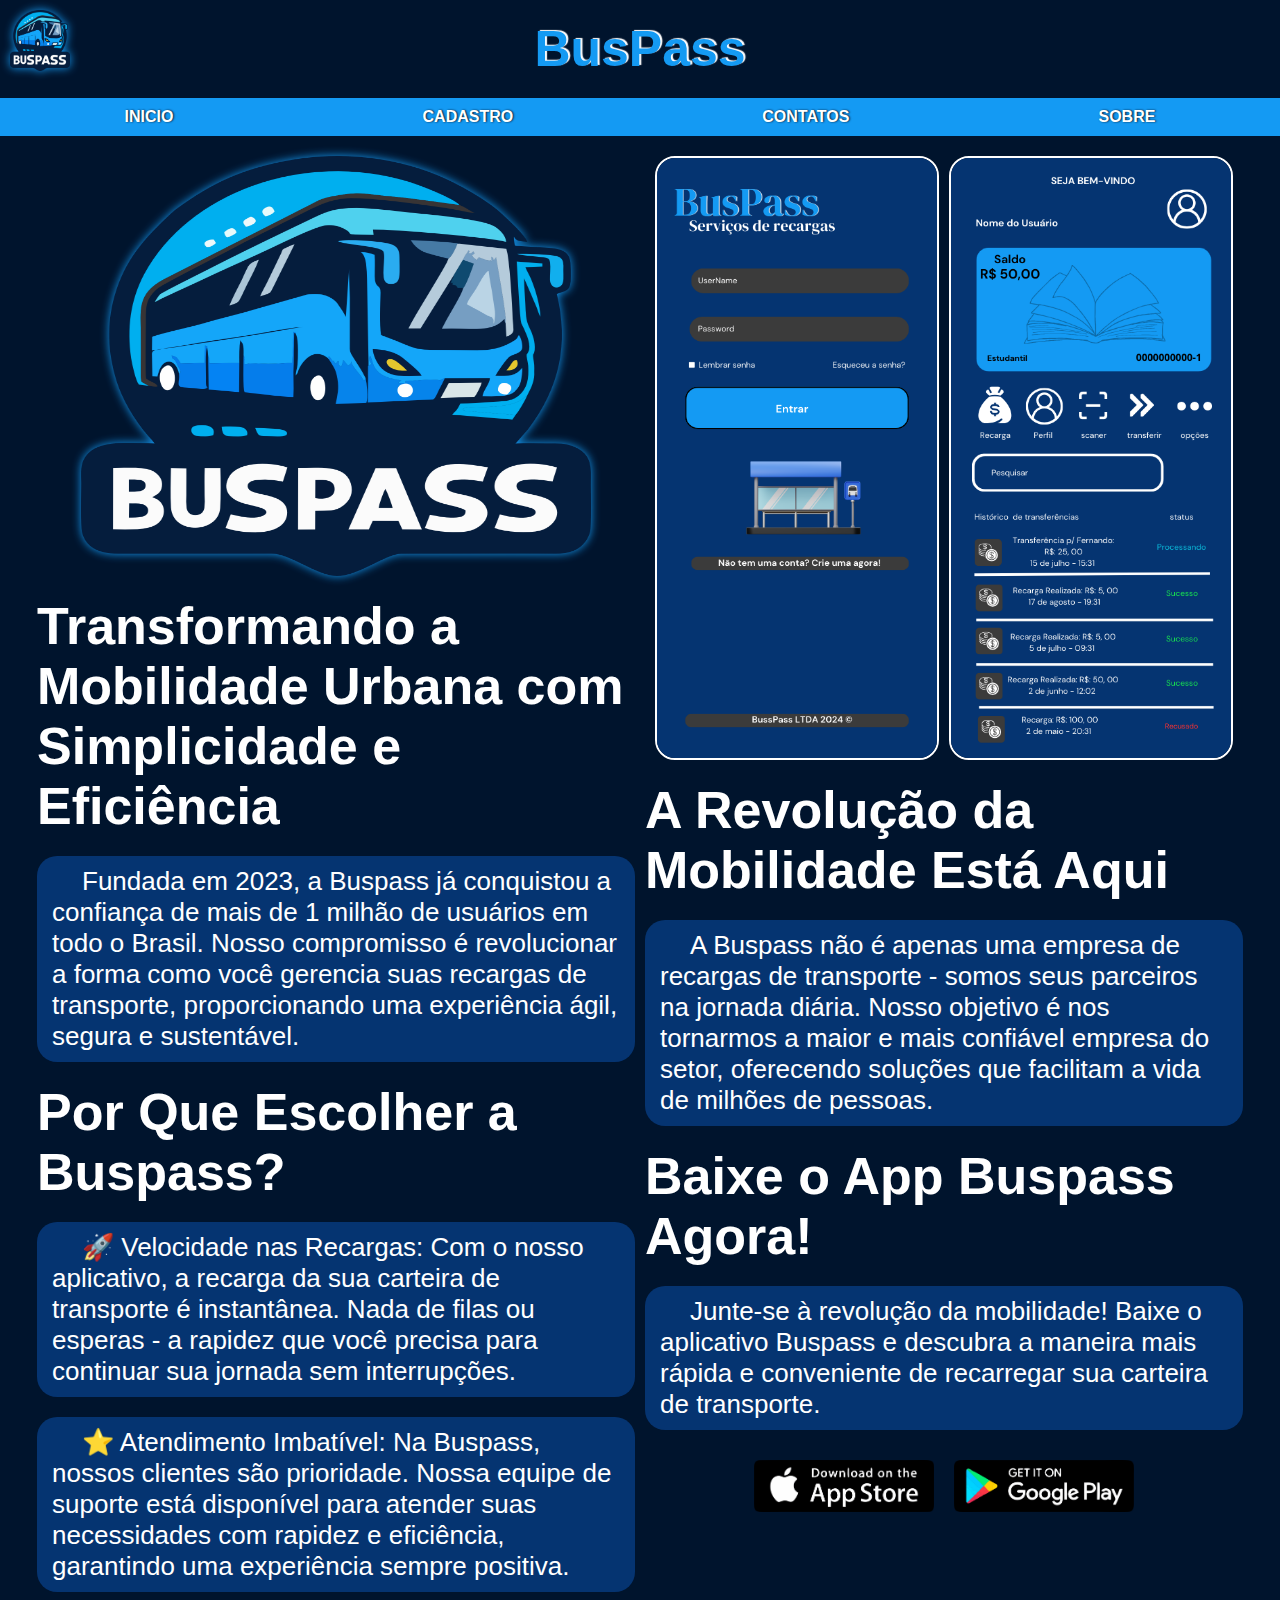
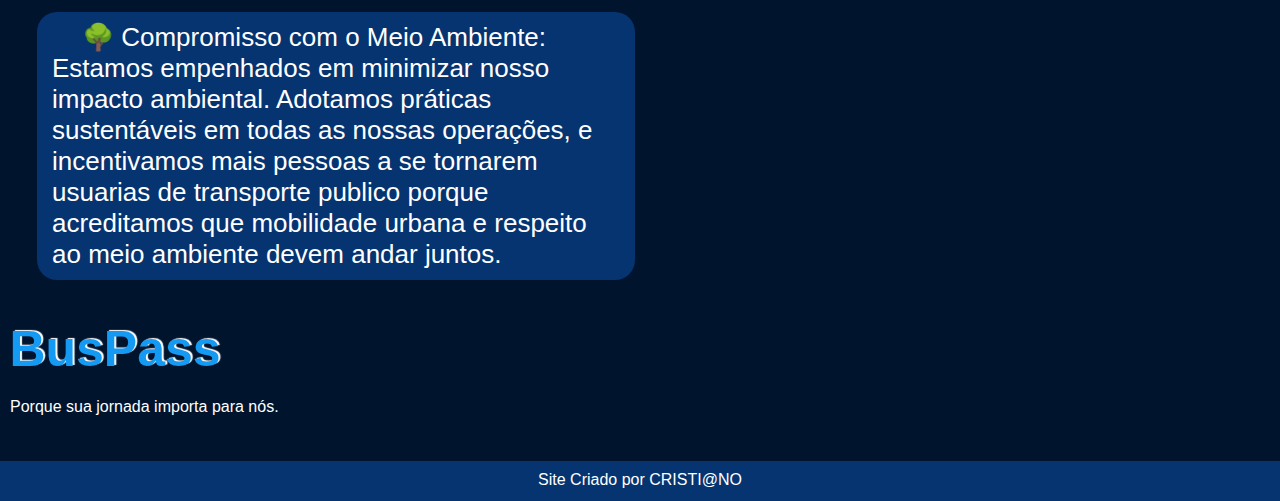
==== commit b6bb0c7c: "docs:  adição de links" ====
--- a/index.html
+++ b/index.html
@@ -28,19 +28,19 @@
         <nav class="Menu-Header">
             <ul>
                 <li>
-                    <a href="index.html"> INICIO </a>
+                    <a href="index.html" target="_self"> INICIO </a>
                 </li>
 
                 <li>
-                    <a href="#"> CADASTRO </a>
+                    <a href="cadastro.html" target="_self"> CADASTRO </a>
                 </li>
 
                 <li>
-                    <a href="#"> CONTATOS </a>
+                    <a href="contatos.html" target="_self"> CONTATOS </a>
                 </li>
                 
                 <li>
-                    <a href="sobre.html"> SOBRE </a>
+                    <a href="sobre.html" target="_self"> SOBRE </a>
                 </li>
             </ul>
         </nav>
--- a/estilos/style.css
+++ b/estilos/style.css
@@ -144,6 +144,22 @@
     margin: auto;
 }
 
+main#contatos > .container > .card > .redes-sociais > li {
+    background-color: var(--corFundo);
+    list-style-type: none;
+    padding: 20px;
+    border-radius: 20px;
+    margin-top: 10px;
+}
+
+main#contatos > .container > .card > .redes-sociais > li:hover {
+    background-color: var(--corSecundaria);
+}
+
+main#contatos > .container > .card > .redes-sociais > li > a {
+    text-decoration: none;
+}
+
 footer{
     background-color: var(--corBase);
     width: 100%;
@@ -253,7 +269,7 @@
     main > .container > .card > p{
         font-size: 26px;
         padding: 10px 15px;
-        margin: 0;
+        margin: 20px 0px;
     }
 
     main > .container > .card > .container-app > img{
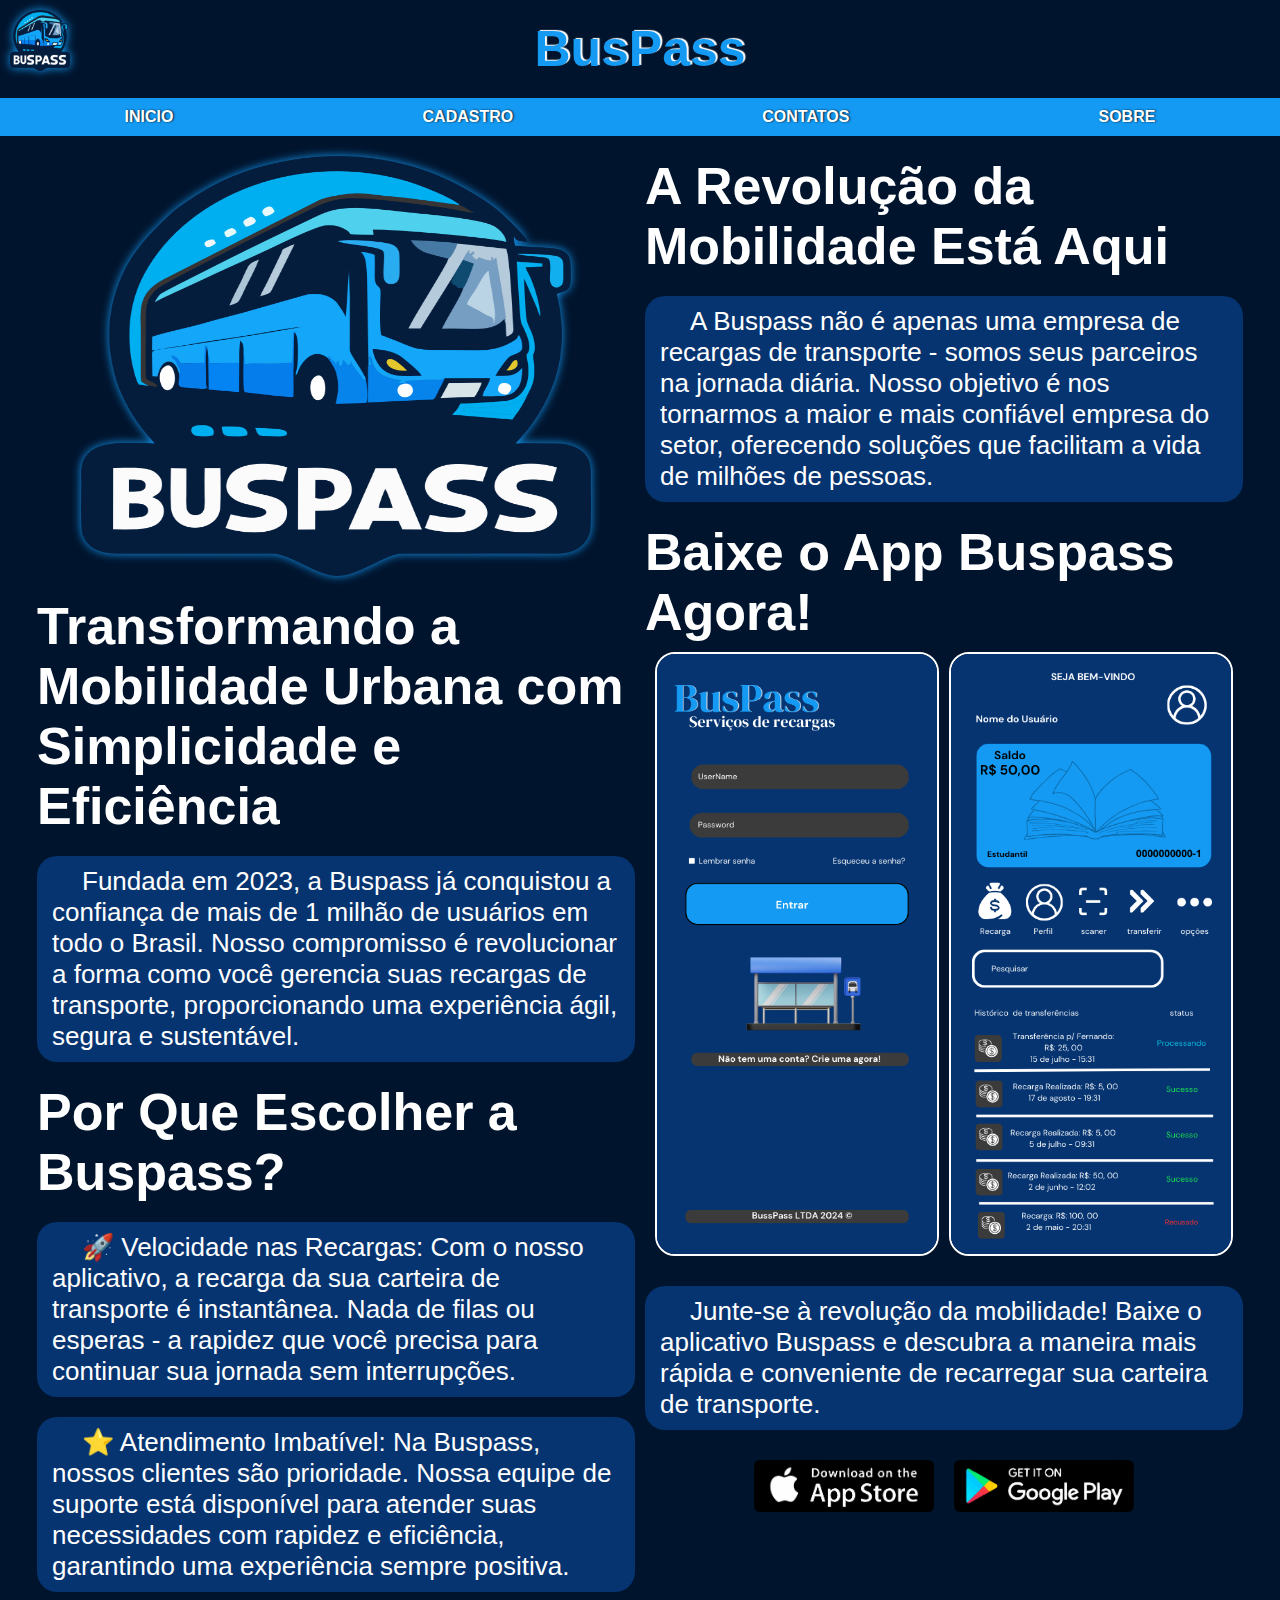
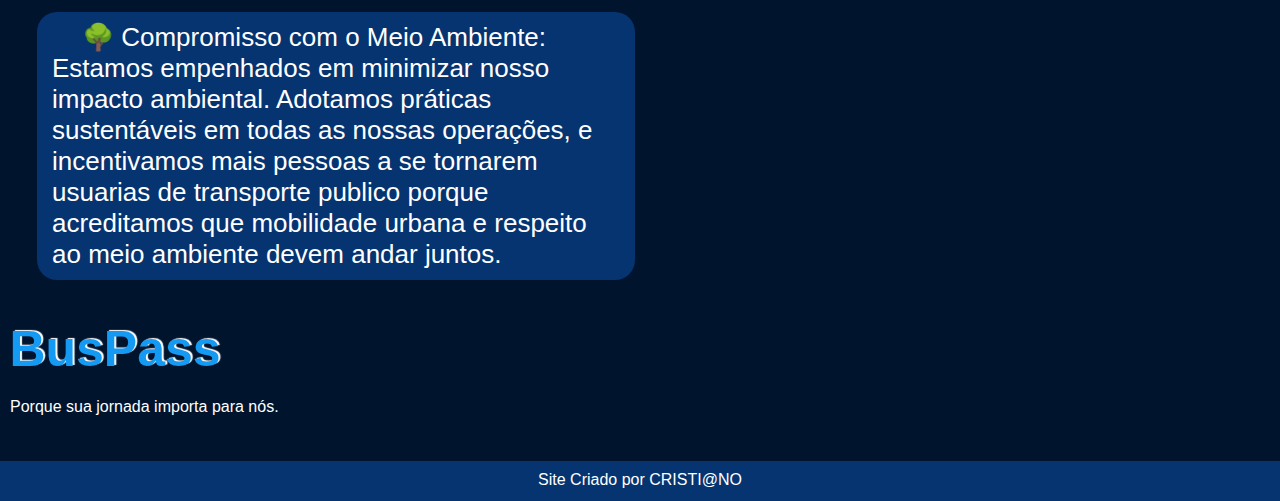
==== commit 249178a0: "docs: mudança na posição das imagens do app" ====
--- a/index.html
+++ b/index.html
@@ -89,11 +89,6 @@
 
             <div class="card">
 
-                <div class="container-app">
-                    <img src="imagens/login-app.png" alt="">
-                    <img src="imagens/inicial-app.png" alt="">
-                </div>
-
                 <h2>
                     A Revolução da Mobilidade Está Aqui
                 </h2>
@@ -106,6 +101,11 @@
                 <h2>
                     Baixe o App Buspass Agora!
                 </h2>
+
+                <div class="container-app">
+                    <img src="imagens/login-app.png" alt="">
+                    <img src="imagens/inicial-app.png" alt="">
+                </div>
 
                 <p>
                     Junte-se à revolução da mobilidade! 
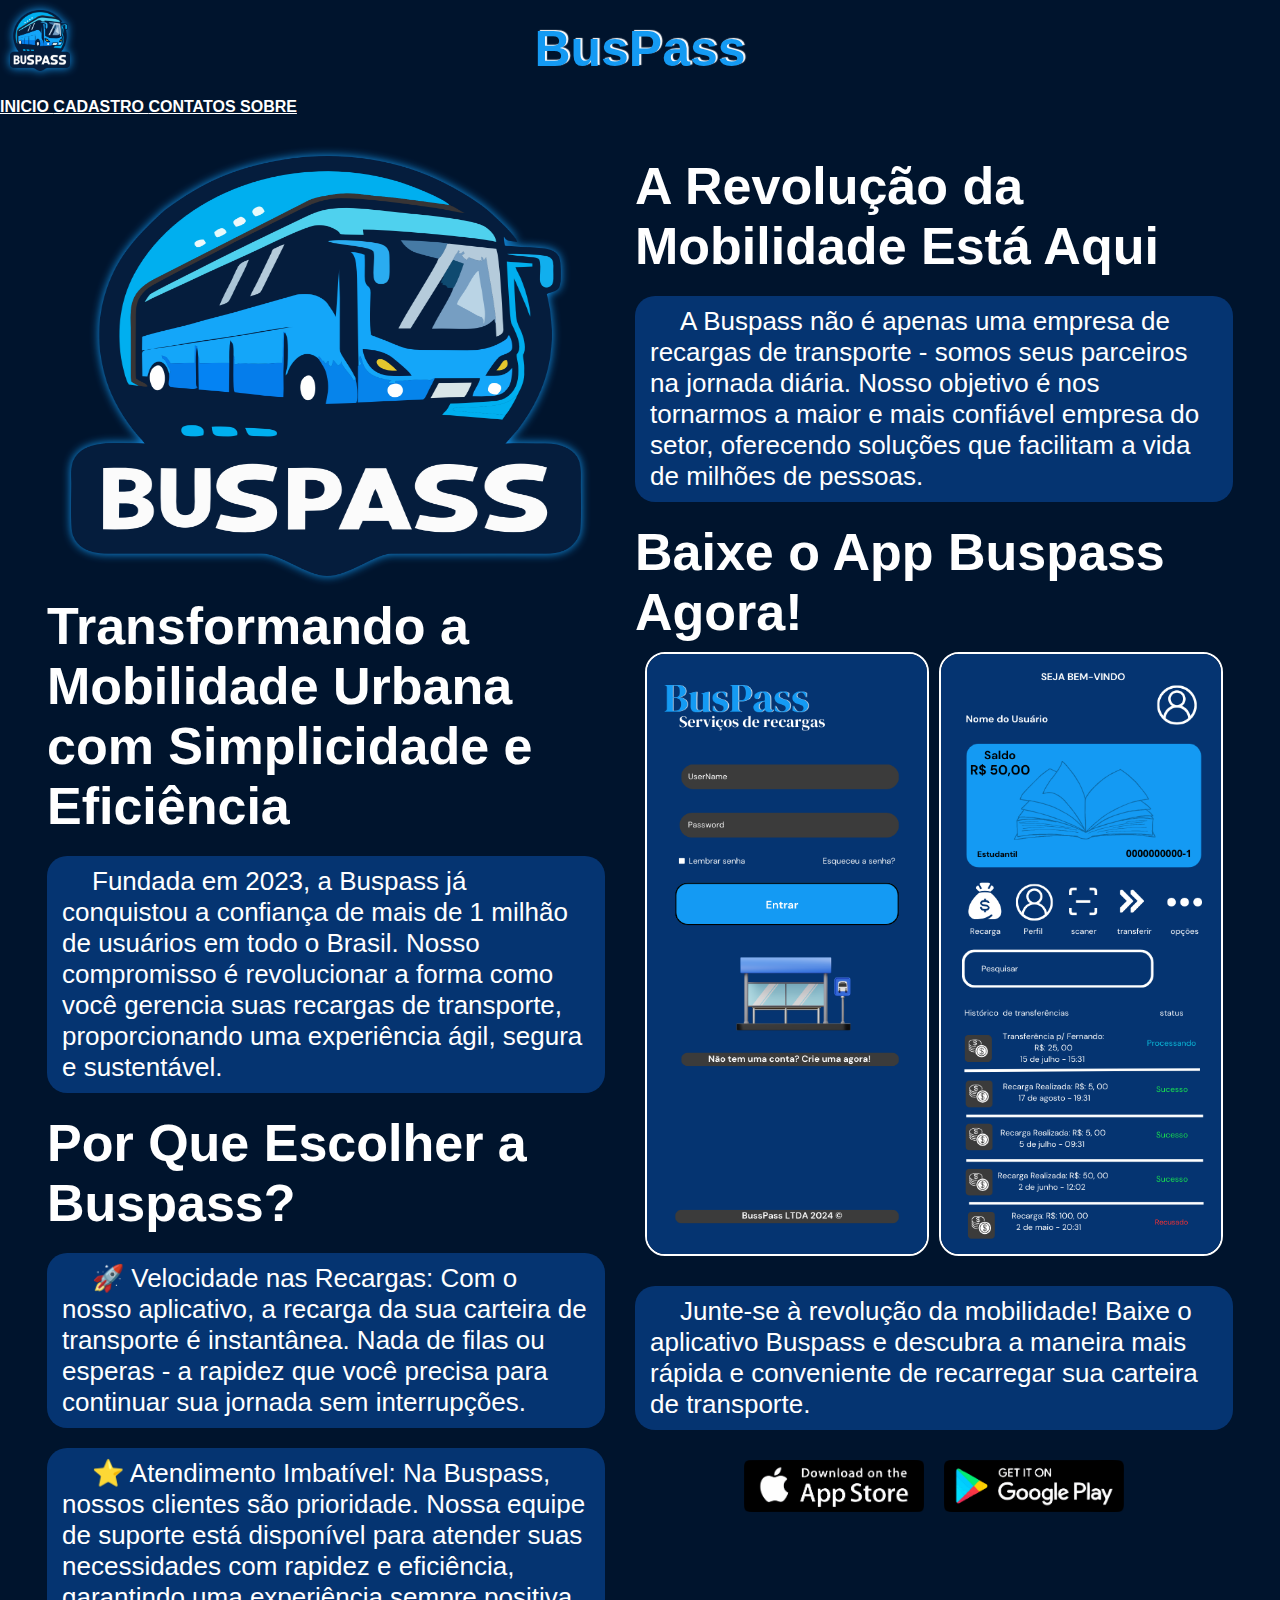
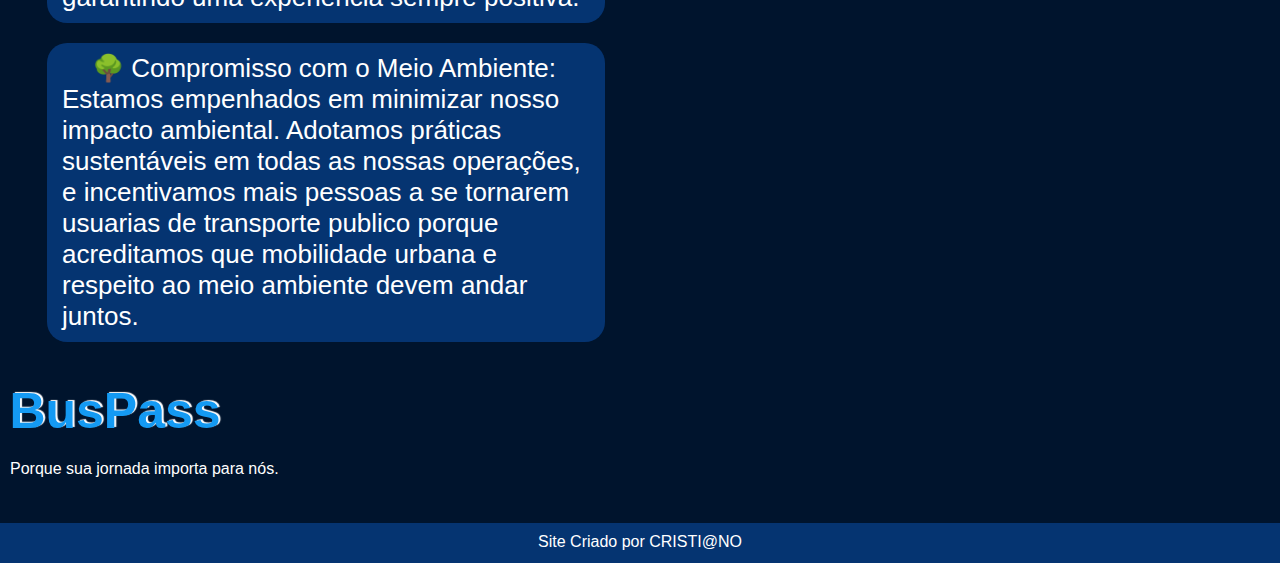
==== commit da999b67: "feat: mudança na estrutura do menu" ====
--- a/index.html
+++ b/index.html
@@ -26,23 +26,13 @@
         </h1>
 
         <nav class="Menu-Header">
-            <ul>
-                <li>
-                    <a href="index.html" target="_self"> INICIO </a>
-                </li>
+            <a href="index.html" target="_self"> INICIO </a>
 
-                <li>
-                    <a href="cadastro.html" target="_self"> CADASTRO </a>
-                </li>
+            <a href="cadastro.html" target="_self"> CADASTRO </a>
 
-                <li>
-                    <a href="contatos.html" target="_self"> CONTATOS </a>
-                </li>
-                
-                <li>
-                    <a href="sobre.html" target="_self"> SOBRE </a>
-                </li>
-            </ul>
+            <a href="contatos.html" target="_self"> CONTATOS </a>
+            
+            <a href="sobre.html" target="_self"> SOBRE </a>
         </nav>
 
     </header>
--- a/estilos/style.css
+++ b/estilos/style.css
@@ -153,11 +153,58 @@
 }
 
 main#contatos > .container > .card > .redes-sociais > li:hover {
-    background-color: var(--corSecundaria);
+    background-color: var(--corBase);
 }
 
 main#contatos > .container > .card > .redes-sociais > li > a {
     text-decoration: none;
+}
+
+main#contatos > .container > .card > .redes-sociais > li > a:hover {
+    text-decoration: underline;
+}
+
+main#cadastro > .container > .card > .form-cadastro{
+    padding: 10px;
+    margin: 20px auto;
+    width: 90%;
+    background-color: #053471;
+    border-radius: 20px;
+}
+
+main#cadastro > .container > .card > .form-cadastro > .campo-form{
+    padding: 10px;
+    margin: 10px 0px;
+    width: 90%;
+    margin: 10px auto;
+    font-weight: bold;
+    font-size: 20px;
+}
+
+main#cadastro > .container > .card > .form-cadastro > .campo-form > input{
+    display: block;
+    width: 90%;
+    height: 30px;
+    margin: 10px auto;
+    padding-left: 5px;
+    color: black;
+}
+
+main#cadastro > .container > .card > .form-cadastro > .botão-enviar{
+    display: block;
+    width: 150px;
+    height: 40px;
+    margin: auto;
+    color: black;
+    font-weight: bold;
+    font-size: 25px;
+}
+
+main#cadastro > .container > .card > .form-cadastro > .botão-enviar:hover{
+    background-color: var(--corBase);
+    color: #fff;
+    border: 0px;
+    cursor: pointer;
 }
 
 footer{
@@ -213,7 +260,7 @@
 
     main#index > .container > .card{
         flex-grow: 1;
-        padding: 10px 0px;
+        padding: 10px;
         margin: 0px 5px;
     }
 }
--- a/estilos/mobile.css
+++ b/estilos/mobile.css
@@ -66,8 +66,9 @@
     }
 
     main > .container > .card > h2{
-        font-size: 20px;
         width: 90%;
+        font-size: 34px;
+        margin: 20px 0px;
     }
 
     main > .container > .card > p{
@@ -133,13 +134,14 @@
     }
 
     main > .container > .card > h2{
-        font-size: 32px;
+        font-size: 38px;
     }
 
     main > .container > .card > p{
+        width: 95%;
         font-size: 18px;
+        margin: 20px 0px;
         padding: 10px 15px;
-        width: 95%;
     }
 
     main > .container > .card > .container-app > img{
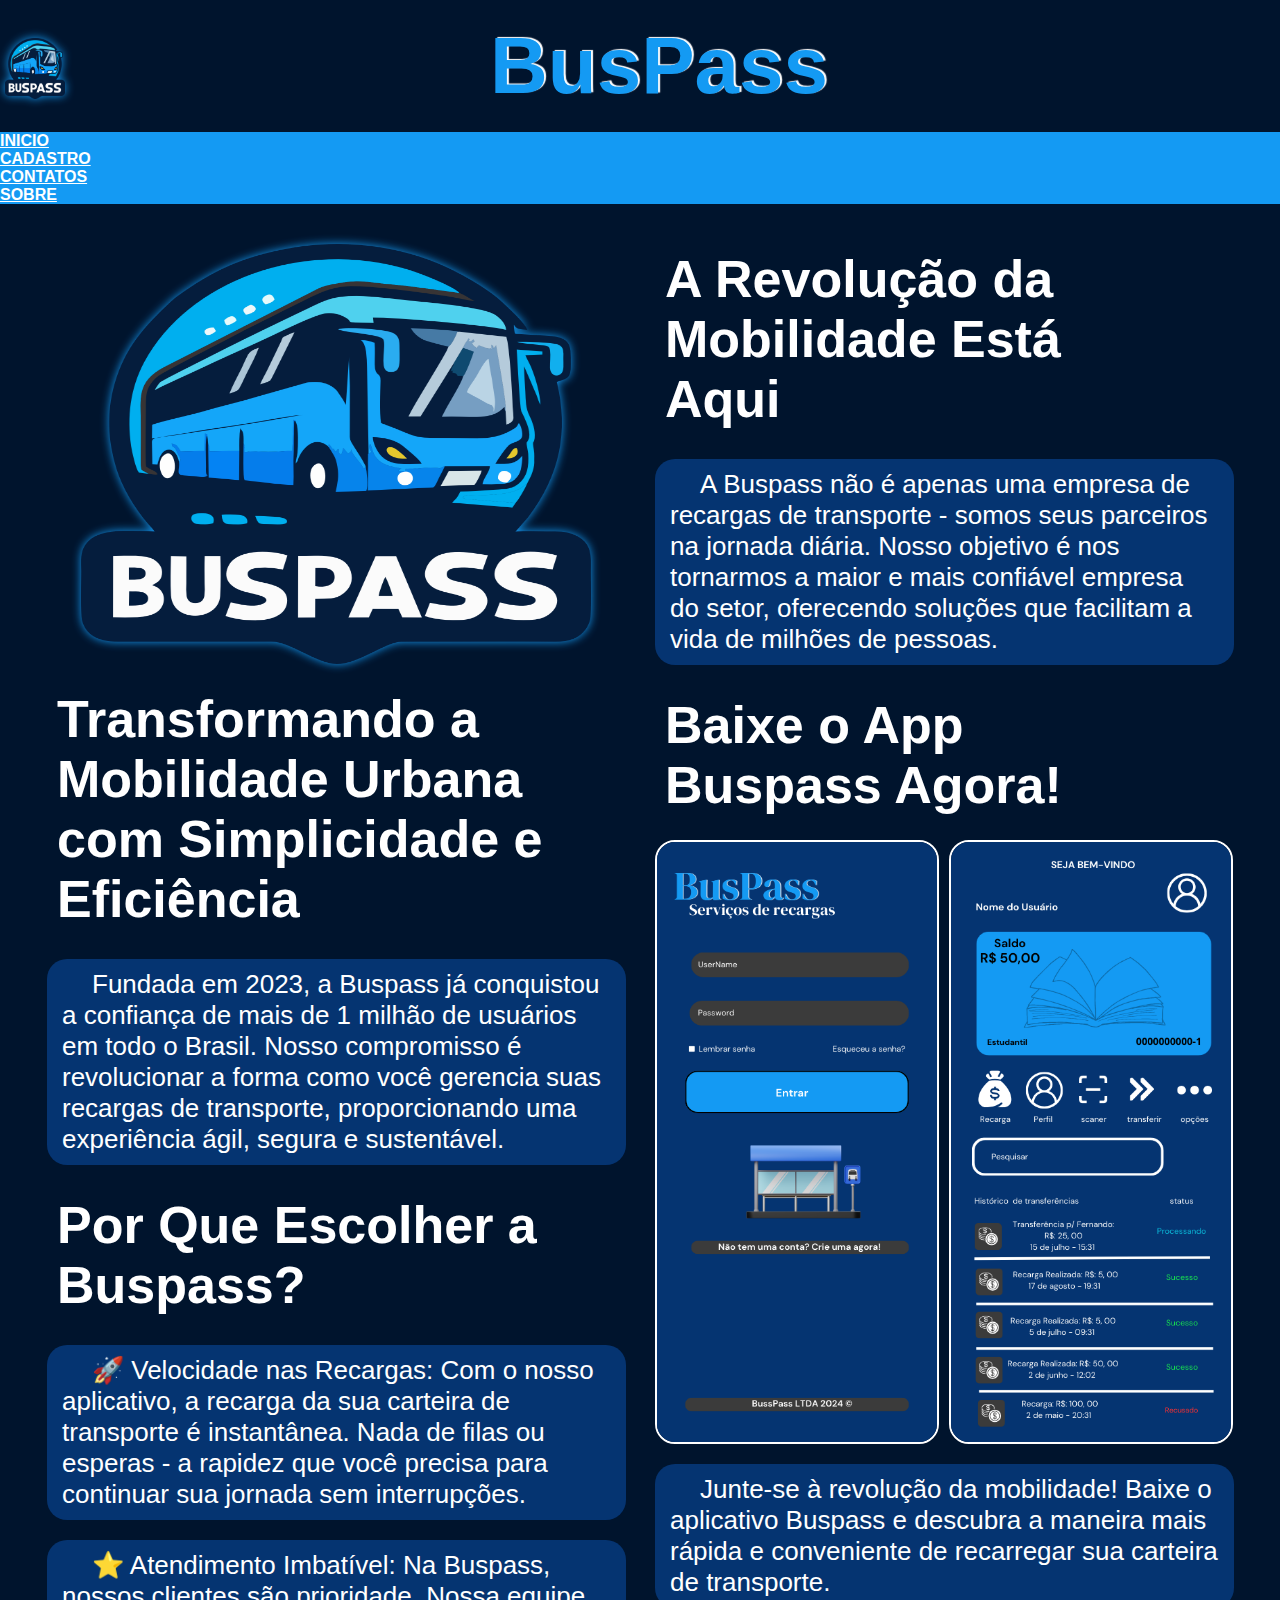
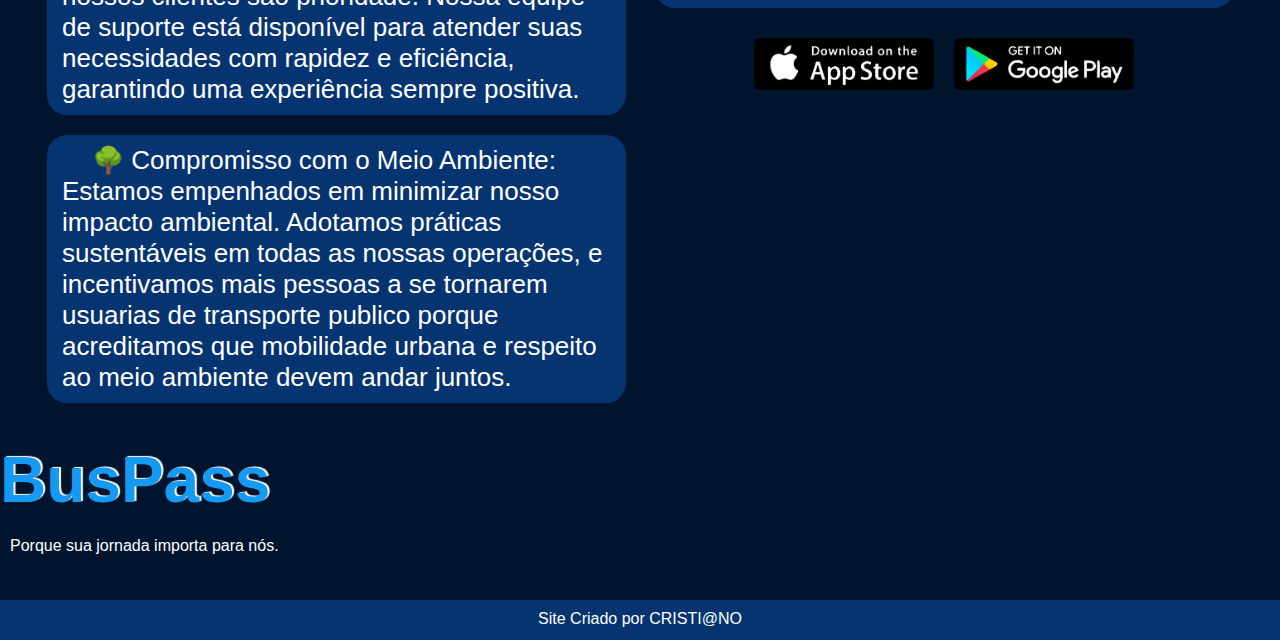
==== commit 227abf5f: "style: mudança na estrutura do menu" ====
--- a/index.html
+++ b/index.html
@@ -26,13 +26,26 @@
         </h1>
 
         <nav class="Menu-Header">
-            <a href="index.html" target="_self"> INICIO </a>
 
-            <a href="cadastro.html" target="_self"> CADASTRO </a>
+            <ul>
+                <li>
+                    <a href="index.html" target="_self"> INICIO </a>
+                </li>
 
-            <a href="contatos.html" target="_self"> CONTATOS </a>
-            
-            <a href="sobre.html" target="_self"> SOBRE </a>
+                <li>
+                    <a href="cadastro.html" target="_self"> CADASTRO </a>
+                </li>
+
+                <li>
+                    <a href="contatos.html" target="_self"> CONTATOS </a>
+                </li>
+
+                <li>
+                    <a href="sobre.html" target="_self"> SOBRE </a>
+                </li>
+
+            </ul>
+
         </nav>
 
     </header>
--- a/estilos/style.css
+++ b/estilos/style.css
@@ -21,7 +21,6 @@
 header{
     background-color: var(--corBase);
     width: 100%;
-    height: 136px;
     position: sticky;
     top: 0;
     z-index: 1;
@@ -31,45 +30,41 @@
     display: block;
     float: left;
     width: 60px;
-    padding: 10px;
+    padding-top: 38px;
+    padding-left: 5px;
 }
 
 header > h1{
     text-align: center;
-    font-size: 50px;
-    padding: 20px;
+    font-size: 5em;
+    padding: 20px 0px;
     margin: auto;
     width: 300px;
 }
 
-header > h1 > a, footer > section > h1 > a{
+header > h1 > a, 
+footer > section > h1 > a{
     text-decoration: none;
     color: var(--corSecundaria);
     text-shadow: 2px -1px 1px white;
 }
 
 header > .Menu-Header{
-    height: 40px;
-    font-weight: bold;
-}
-
-header > .Menu-Header > ul{
     display: flex;
-    justify-content: space-around;
-    list-style: none;
+    align-items: center;
     background-color: var(--corSecundaria);
-}
-
-header > .Menu-Header > ul > li{
-    padding: 10px;
-}
-
-header > .Menu-Header > ul > li a{
-    text-decoration: none;
+    font-weight: 900;
+}
+
+header > .Menu-Header > a{
+    flex: auto;
+    text-align: center;
+    text-decoration: none;
+    padding: 15px 10px;
     text-shadow: 1px 0px 2px var(--corBase);
 }
 
-header > .Menu-Header > ul > li:hover{
+header > .Menu-Header > a:hover{
     background-color: var(--corBase);
     transition-duration: .9s;
 }
@@ -77,6 +72,7 @@
 main{
     background-color: var(--corBase);
     width: 100%;
+    padding-top: 20px;
 }
 
 .logo_buspass{
@@ -93,7 +89,7 @@
     width: 95%;
     height: 50%;
     padding: 10px 0px;
-    margin: auto;
+    margin: 0px auto;
 }
 
 main > .container > .card > picture > img, 
@@ -102,15 +98,24 @@
     margin: auto;
 }
 
-main > .container > .card > h1, main > .container > .card > h2{
-    margin-top: 10px;
+main > .container > .card > h1{
+    text-align: center;
+}
+
+main > .container > .card > h1, 
+main > .container > .card > h2{
+    width: 90%;
+    padding: 10px;
+    margin: 5px 0px;
 }
 
 main > .container > .card > p{
     text-indent: 30px;
     background-color: var(--corFundo);
     border-radius: 20px;
-    margin: 10px 0px;
+    width: 95%;
+    margin: 20px 0px;
+    padding: 10px 15px;
 }
 
 main > .container > .card > picture{
@@ -130,11 +135,11 @@
 }
 
 main > .container > .card > .container-app{
-    border-radius: 20px;
     display: flex;
-    padding: 10px;
-    flex-grow: 1;
+    width: 100%;
     gap: 10px;
+    padding-top: 10px;
+    border-radius: 20px;
 }
 
 main > .container > .card > .container-app > img{
@@ -164,7 +169,7 @@
     text-decoration: underline;
 }
 
-main#cadastro > .container > .card > .form-cadastro{
+main#cadastro > .container > .card > #form-cadastro{
     padding: 10px;
     margin: 20px auto;
     width: 90%;
@@ -172,7 +177,7 @@
     border-radius: 20px;
 }
 
-main#cadastro > .container > .card > .form-cadastro > .campo-form{
+main#cadastro > .container > .card > #form-cadastro > .campo-form{
     padding: 10px;
     margin: 10px 0px;
     width: 90%;
@@ -181,16 +186,17 @@
     font-size: 20px;
 }
 
-main#cadastro > .container > .card > .form-cadastro > .campo-form > input{
+main#cadastro > .container > .card > #form-cadastro > .campo-form > input{
     display: block;
     width: 90%;
     height: 30px;
     margin: 10px auto;
     padding-left: 5px;
     color: black;
-}
-
-main#cadastro > .container > .card > .form-cadastro > .botão-enviar{
+    border-radius: 10px;
+}
+
+main#cadastro > .container > .card > #form-cadastro > .botao-enviar{
     display: block;
     width: 150px;
     height: 40px;
@@ -198,13 +204,15 @@
     color: black;
     font-weight: bold;
     font-size: 25px;
-}
-
-main#cadastro > .container > .card > .form-cadastro > .botão-enviar:hover{
+    border-radius: 10px;
+}
+
+main#cadastro > .container > .card > #form-cadastro > .botao-enviar:hover{
     background-color: var(--corBase);
     color: #fff;
     border: 0px;
     cursor: pointer;
+    transition: .8s;
 }
 
 footer{
@@ -219,13 +227,12 @@
 
 footer > section > h1{
     text-align: center;
-    font-size: 50px;
+    font-size: 4em;
     width: 230px;
     padding: 10px 0px;
 }
 
 footer > section > p{
-    display: inline-block;
     padding: 10px;
     width: 270px;
 }
@@ -251,7 +258,7 @@
 
 /* Responsividade para telas grandes */
 @media screen and (min-width: 901px) {
-
+    /* Definindo display flex para telas maiores que 901px */
     main#index > .container{
         display: flex;
         width: 95%;
@@ -259,6 +266,7 @@
     }
 
     main#index > .container > .card{
+        width: 46%;
         flex-grow: 1;
         padding: 10px;
         margin: 0px 5px;
@@ -274,9 +282,6 @@
 
     main > .container > .card > h1{
         font-size: 35px;
-        padding: 10px 10px;
-        width: 90%;
-        text-align: center;
     }
 
     main > .container > .card > h2{
@@ -304,9 +309,6 @@
 
     main > .container > .card > h1{
         font-size: 55px;
-        padding: 10px 15px;
-        width: 90%;
-        text-align: center;
     }
 
     main > .container > .card > h2{
@@ -324,19 +326,4 @@
         height: 600px;
     }
     
-}
-
-@media screen and (min-width: 900px) {
-
-    main#sobre > .container > .card{
-        display: block;
-        width: 95%;
-        height: 50%;
-        padding: 10px 0px;
-    }
-
-    main#sobre > .container > .card > picture > img{
-        width: 620px;
-        height: 580px;
-    }
 }--- a/estilos/mobile.css
+++ b/estilos/mobile.css
@@ -1,44 +1,35 @@
 @charset "UTF-8";
 
 /* Media Querie para dispositivos mobile */
-@media screen and (max-width: 320px) {
+@media screen and (min-width: 319px) and (max-width: 360px) {
 
-    header > picture > img{
-        display: block;
-        float: left;
-        width: 60px;
-        padding: 10px;
+    header > picture > a > img{
+        display: none;
     }
 
     header > h1{
-        font-size: 40px;
+        font-size: 4em;
     }
 
     header > .Menu-Header{
-        font-size: 13px;
+        font-size: 10px;
     }
 
     main > .container > .card > picture > img{
-        width: 290px;
+        width: 280px;
         height: 240px;
     }
 
     main > .container > .card > h1{
         font-size: 24px;
-        width: 90%;
-        padding: 10px 15px;
-        text-align: center;
     }
 
     main > .container > .card > h2{
         font-size: 26px;
-        width: 90%;
-        padding: 10px 10px;
     }
 
     main > .container > .card > p{
         font-size: 14px;
-        padding: 20px 20px;
     }
     
     main > .container > .card > .container-app > img{
@@ -51,7 +42,19 @@
     
 }
 
-@media screen and (min-width: 360px) and (max-width: 430px){
+@media screen and (min-width: 360px) and (max-width: 480px){
+
+    header > picture > a > img{
+        display: none;
+    }
+
+    header > h1{
+        font-size: 4em;
+    }
+
+    header > .Menu-Header{
+        font-size: 11px;
+    }
 
     main > .container > .card > picture > img{
         width: 335px;
@@ -60,15 +63,10 @@
 
     main > .container > .card > h1{
         font-size: 29px;
-        width: 90%;
-        padding: 10px 10px;
-        text-align: center;
     }
 
     main > .container > .card > h2{
-        width: 90%;
         font-size: 34px;
-        margin: 20px 0px;
     }
 
     main > .container > .card > p{
@@ -85,7 +83,7 @@
     }
 }
 
-@media screen and (min-width: 430px) and (max-width: 768px){
+@media screen and (min-width: 480px) and (max-width: 768px){
 
     main > .container > .card > picture > img{
         width: 450px;
@@ -94,9 +92,6 @@
 
     main > .container > .card > h1{
         font-size: 48px;
-        width: 90%;
-        padding: 10px;
-        text-align: center;
     }
 
     main > .container > .card > h2{
@@ -105,8 +100,6 @@
 
     main > .container > .card > p{
         font-size: 18px;
-        padding: 10px 15px;
-        width: 90%;
     }
 
     main > .container > .card > .container-app > img{
@@ -128,9 +121,6 @@
 
     main > .container > .card > h1{
         font-size: 52px;
-        width: 90%;
-        padding: 10px 15px;
-        text-align: center;
     }
 
     main > .container > .card > h2{
@@ -138,10 +128,7 @@
     }
 
     main > .container > .card > p{
-        width: 95%;
         font-size: 18px;
-        margin: 20px 0px;
-        padding: 10px 15px;
     }
 
     main > .container > .card > .container-app > img{
